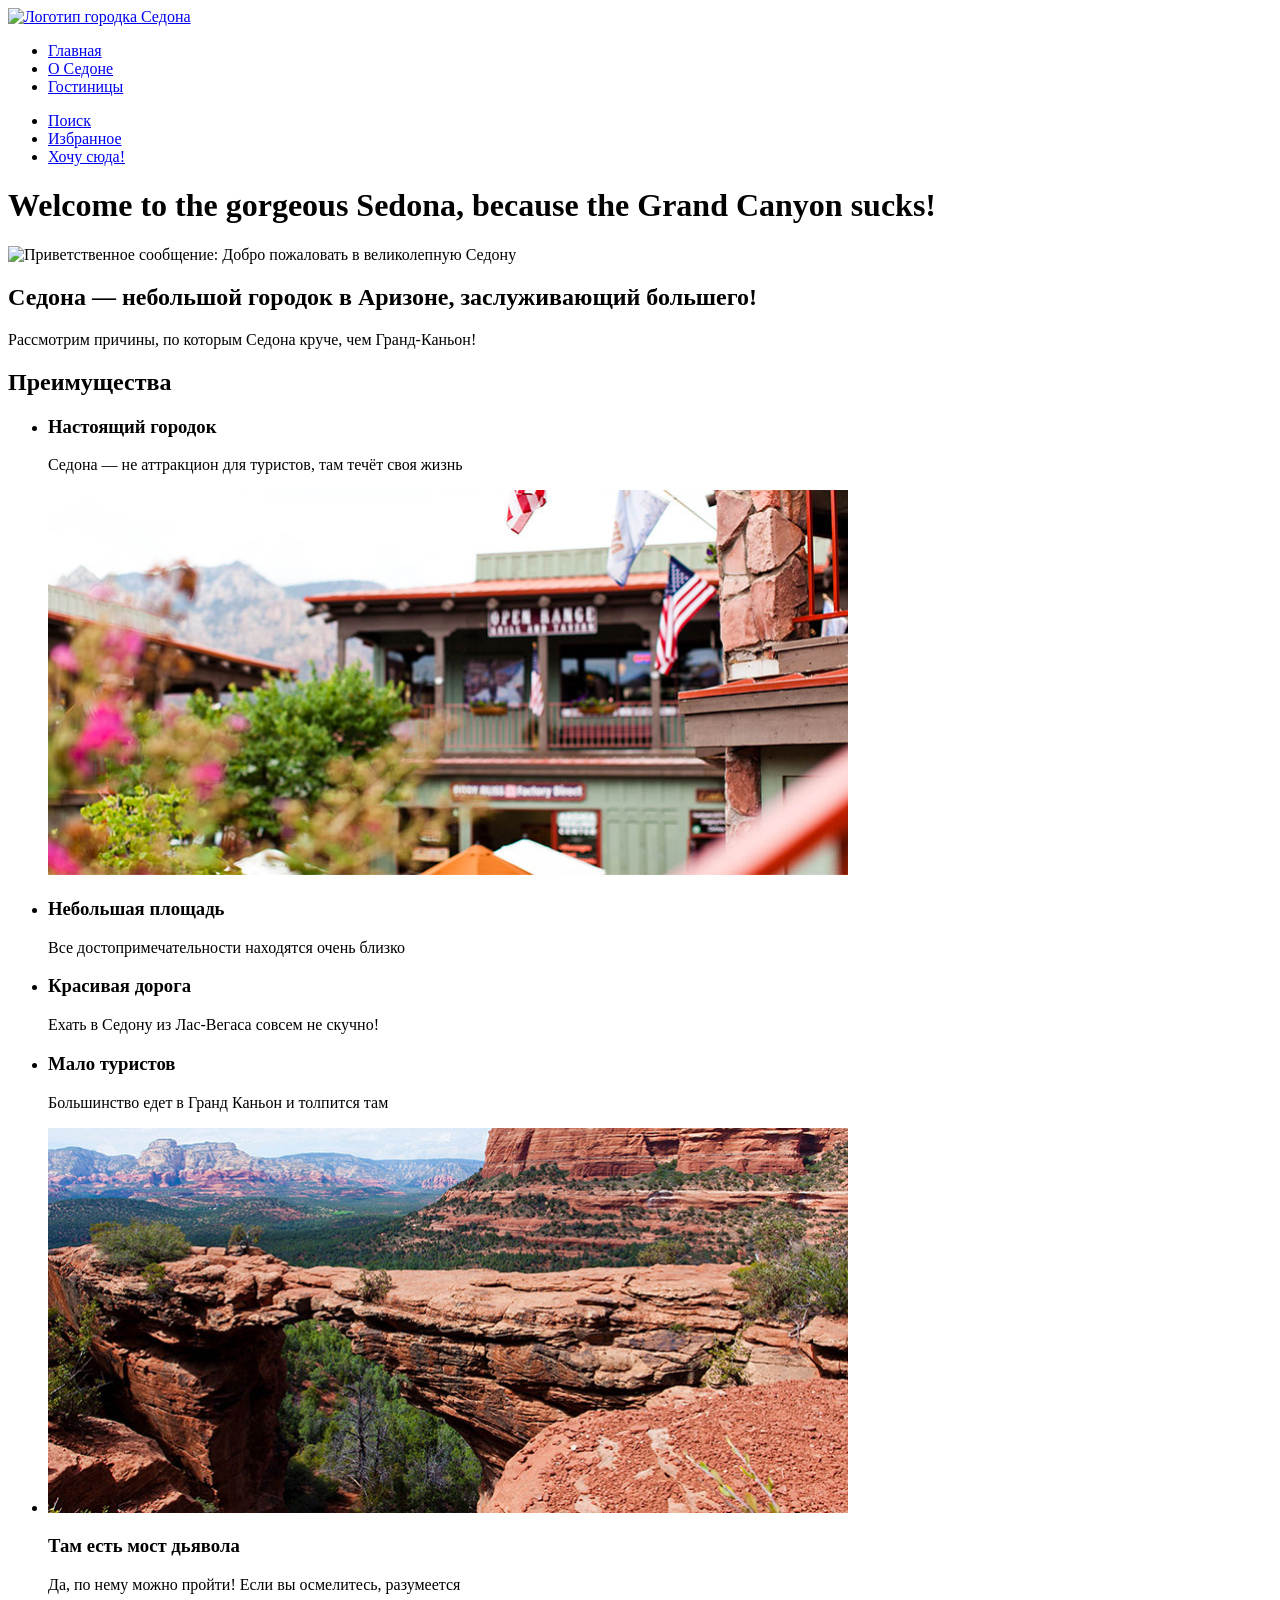
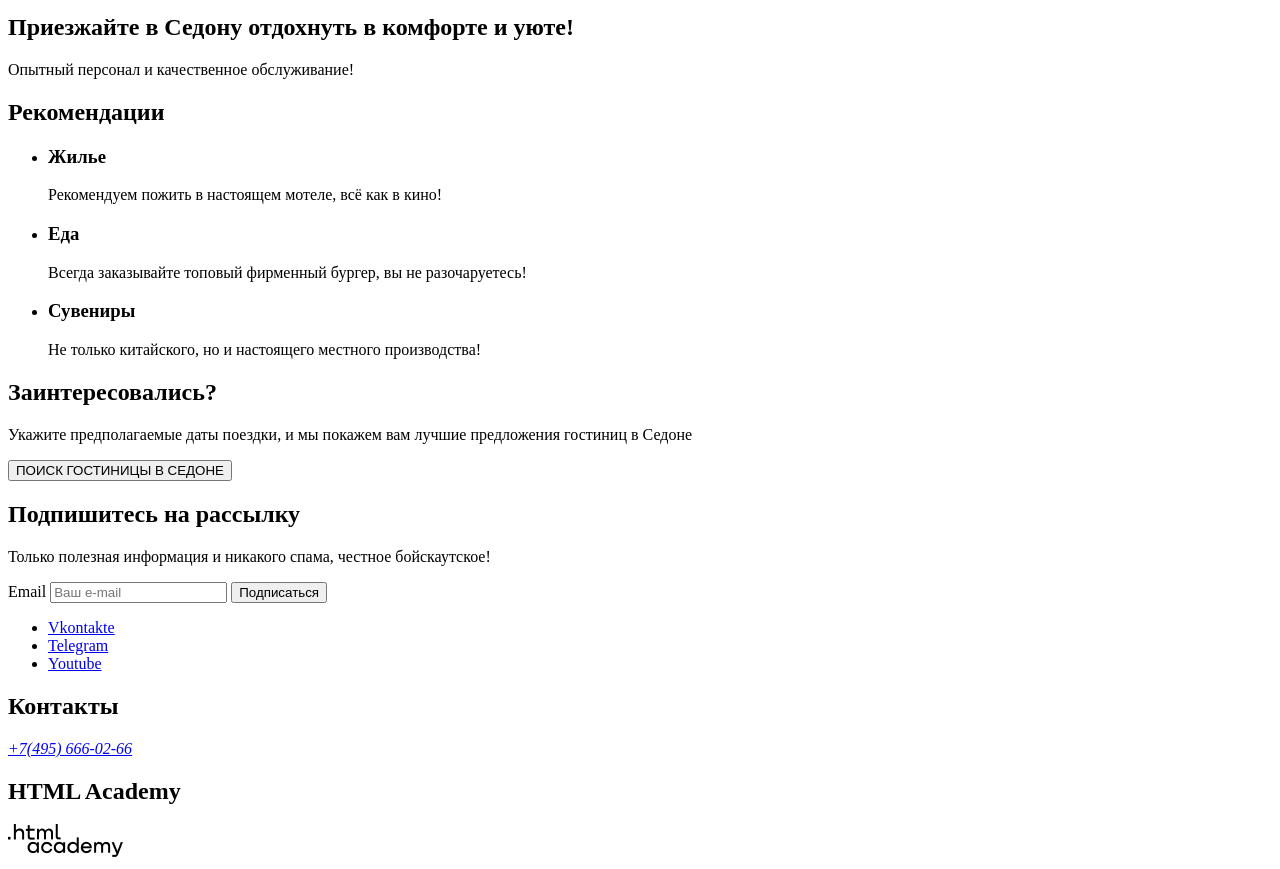
==== index.html @ 498b4305 "Выполняет разметку страниц" ====
<!doctype html>
<html lang="ru">

  <head>
    <meta charset="utf-8" />
    <title>HTML Academy: Седона</title>
  </head>

  <body>
    <header class="page-header">
      <a class="logo" href="index.html">
        <img src="logo.svg" alt="Логотип городка Седона" />
      </a>
      <nav class="navigation">
        <ul class="navigation-list">
          <li class="navigation-item">
            <a class="navigation-link" href="index.html">Главная</a>
          </li>
          <li class="navigation-item">
            <a class="navigation-link" href="#">О Седоне</a>
          </li>
          <li class="navigation-item">
            <a class="navigation-link" href="catalog.html">Гостиницы</a>
          </li>
        </ul>
        <ul class="navigation-user">
          <li class="navigation-item">
            <a class="navigation-link" href="#">
              <span class="visually-hidden"> Поиск </span>
            </a>
          </li>
          <li class="navigation-item">
            <a class="navigation-link" href="#">
              <span class="visually-hidden"> Избранное </span>
            </a>
          </li>
          <li class="navigation-item">
            <a class="navigation-link" href="#">
              <span class="visually-hidden"> Хочу сюда! </span>
            </a>
          </li>
        </ul>
      </nav>
    </header>
    <main class="main-index">
      <h1 class="visually-hidden">
        Welcome to the gorgeous Sedona, because the Grand Canyon sucks!
      </h1>
      <img class="welcome-image" src="images/welcome.svg"
        alt="Приветственное сообщение: Добро пожаловать в великолепную Седону" />
      <section class="advantages">
        <h2>Седона — небольшой городок в Аризоне, заслуживающий большего!</h2>
        <p>Рассмотрим причины, по которым Седона круче, чем Гранд-Каньон!</p>
        <h2 class="visually-hidden">Преимущества</h2>
        <ul class="advantages-list">
          <li class="advantages-item">
            <h3 class="advantages-title">Настоящий городок</h3>
            <p class="advantages-description">
              Седона — не аттракцион для туристов, там течёт своя жизнь
            </p>
            <img src="images/sedona-view.jpg" alt="Улица и здания городка Седона" />
          </li>
          <li class="advantages-item">
            <h3 class="advantages-title">Небольшая площадь</h3>
            <p>Все достопримечательности находятся очень близко</p>
          </li>

          <li class="advantages-item">
            <h3 class="advantages-title">Красивая дорога</h3>
            <p>Ехать в Седону из Лас-Вегаса совсем не скучно!</p>
          </li>
          <li class="advantages-item">
            <h3 class="advantages-title">Мало туристов</h3>
            <p>Большинство едет в Гранд Каньон и толпится там</p>
          </li>
          <li class="advantages-item">
            <img src="images/canyon-view.jpg" alt="Природная каменная арка Дьявольский мост и вид на каньон Седоны" />
            <h3 class="advantages-title">Там есть мост дьявола</h3>
            <p>Да, по нему можно пройти! Если вы осмелитесь, разумеется</p>
          </li>
        </ul>
      </section>
      <section class="recomendations">
        <h2 class="">Приезжайте в Седону отдохнуть в комфорте и уюте!</h2>
        <p>Опытный персонал и качественное обслуживание!</p>
        <h2 class="visually-hidden">Рекомендации</h2>
        <ul class="recomendations-list">
          <li class="recomendations-item">
            <h3 class="recomendations-title">Жилье</h3>
            <p>Рекомендуем пожить в настоящем мотеле, всё как в кино!</p>
          </li>
          <li class="recomendations-item">
            <h3 class="recomendations-title">Еда</h3>
            <p>
              Всегда заказывайте топовый фирменный бургер, вы не разочаруетесь!
            </p>
          </li>
          <li class="recomendations-item">
            <h3 class="recomendations-title">Сувениры</h3>
            <p>Не только китайского, но и настоящего местного производства!</p>
          </li>
        </ul>
      </section>
      <section class="">
        <h2>Заинтересовались?</h2>
        <p>
          Укажите предполагаемые даты поездки, и мы покажем вам лучшие
          предложения гостиниц в Седоне
        </p>
        <button type="button">ПОИСК ГОСТИНИЦЫ В СЕДОНЕ</button>
      </section>
    </main>
    <footer class="page-footer">
      <section class="newsletter">
        <h2 class="page-footer-title">Подпишитесь на рассылку</h2>
        <p>Только полезная информация и никакого спама, честное бойскаутское!</p>
        <form class="newsletter-form" action="https://echo.htmlacademy.ru/" method="post">
          <label for="newsletter-email">Email</label>
          <input class="filed" placeholder="Ваш e-mail" type="email" name="newsletter-email" id="newsletter-email"
            required />
          <button class="button newsletter-button" type="submit">
            Подписаться
          </button>
        </form>
      </section>
      <section class="footer-social">
        <ul class="footer-social-list">
          <li class="social-item">
            <a class="button" href="https://vk.com/htmlacademy">
              <span class="visually-hidden">Vkontakte</span>
            </a>
          </li>
          <li class="social-item">
            <a class="button" href="https://t.me/htmlacademy">
              <span class="visually-hidden">Telegram</span>
            </a>
          </li>
          <li class="social-item">
            <a class="button" href="https://www.youtube.com/user/htmlacademyru">
              <span class="visually-hidden">Youtube</span>
            </a>
          </li>
        </ul>
      </section>
      <section>
        <h2 class="visually-hidden">Контакты</h2>
        <address class="footer-contacts">
          <a class="contacts-phone" href="tel:84956660266">+7(495) 666-02-66</a>
        </address>
      </section>
      <section>
        <h2 class="visually-hidden">HTML Academy</h2>
        <a href="https://htmlacademy.ru/">
          <img class="footer-logo" src="images/logo-HTML-Academy.png" alt="Логотип HTML Academy" />
        </a>
      </section>
    </footer>
  </body>

</html>
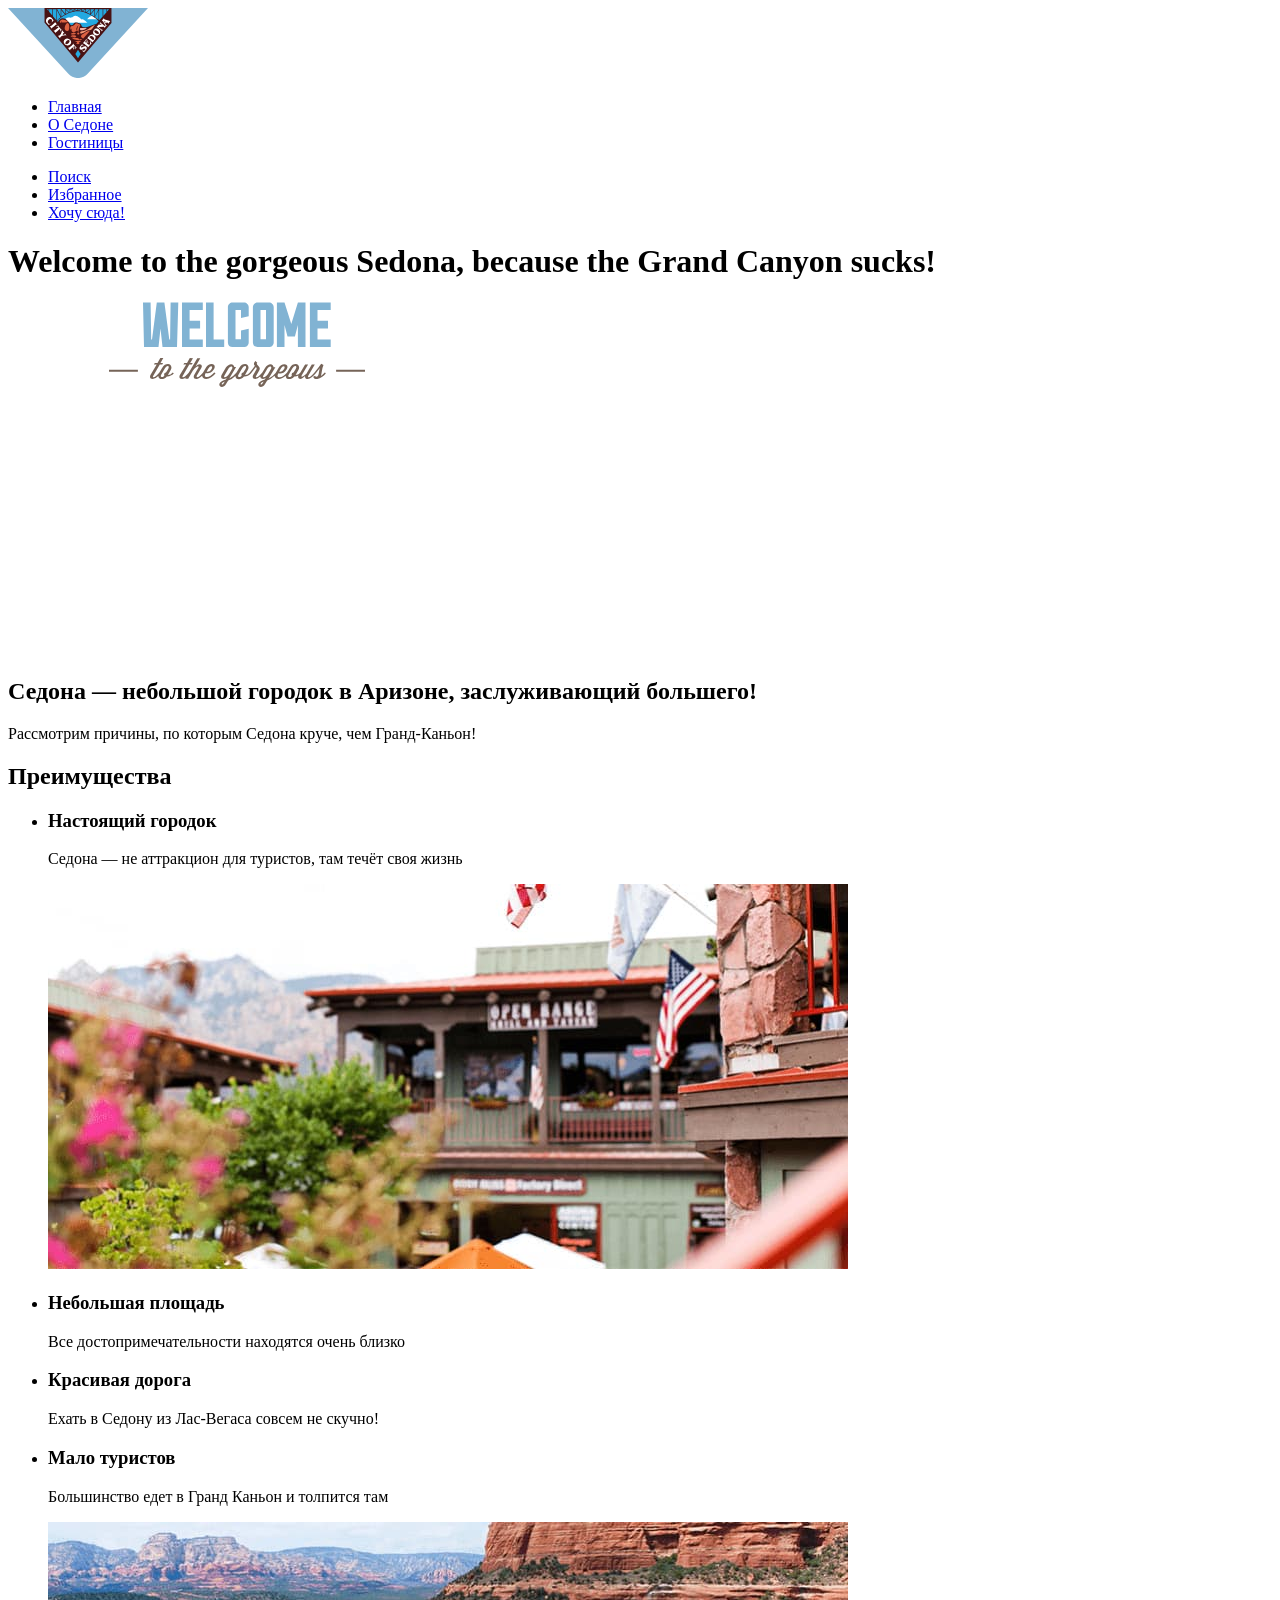
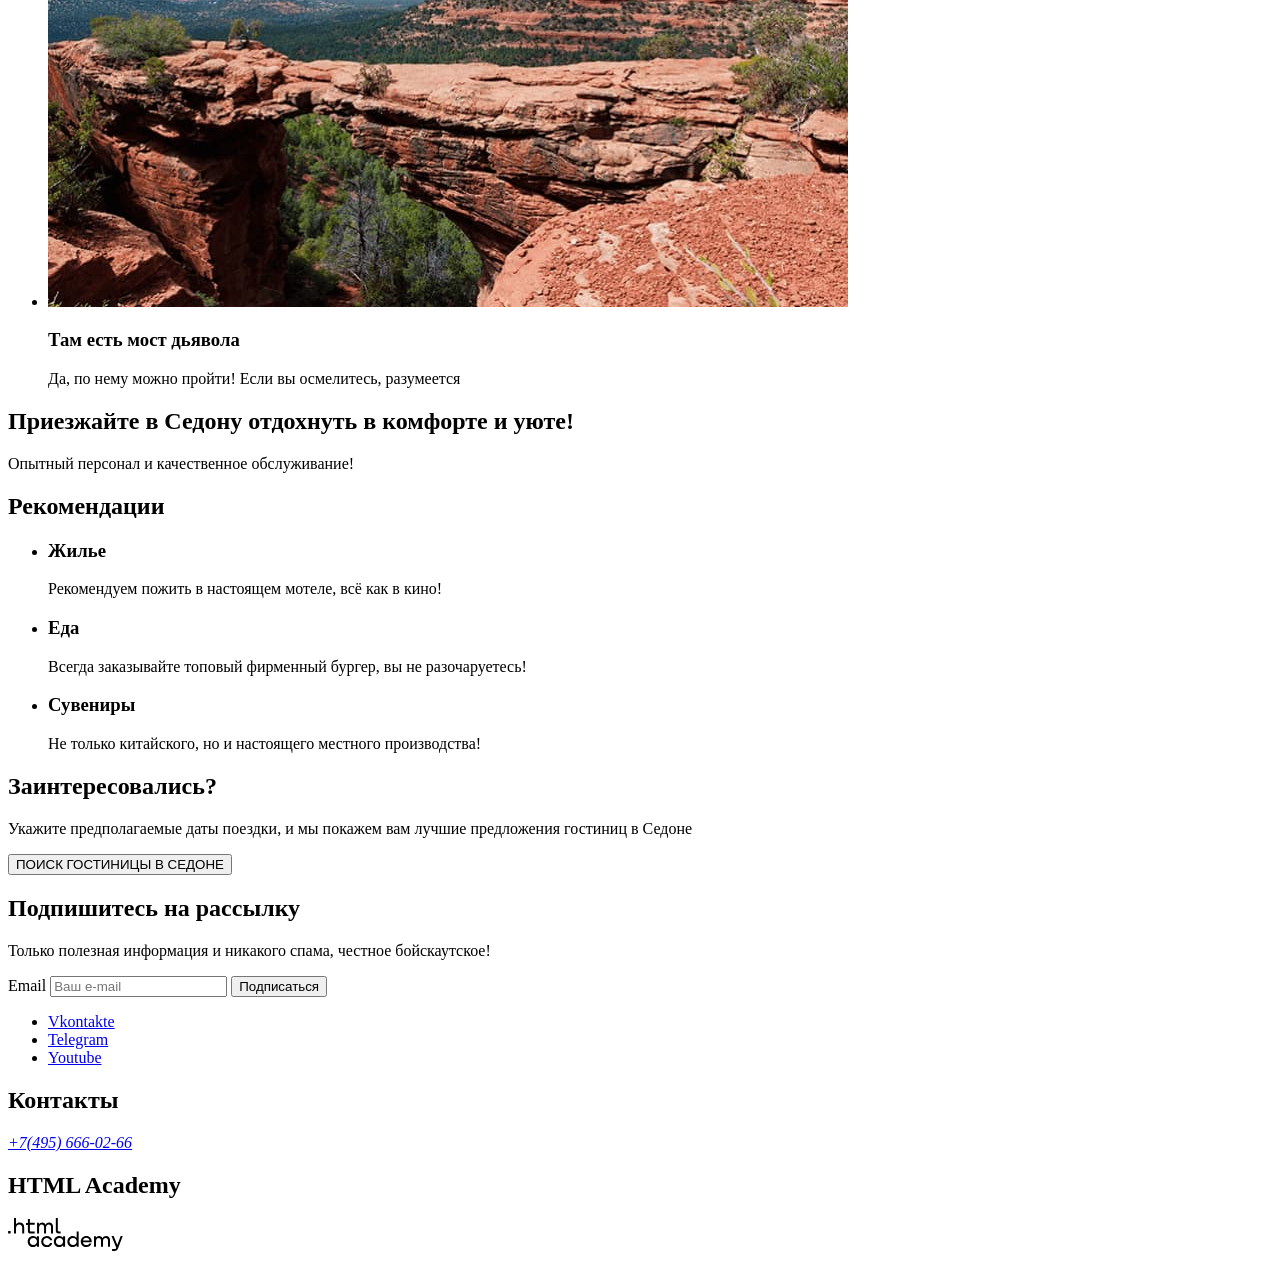
==== commit 96009e16: "Добавляет графику" ====
--- a/index.html
+++ b/index.html
@@ -9,7 +9,7 @@
   <body>
     <header class="page-header">
       <a class="logo" href="index.html">
-        <img src="logo.svg" alt="Логотип городка Седона" />
+        <img src="images/logo/logo.svg" width="140px" height="70px" alt="Логотип городка Седона" />
       </a>
       <nav class="navigation">
         <ul class="navigation-list">
@@ -26,27 +26,27 @@
         <ul class="navigation-user">
           <li class="navigation-item">
             <a class="navigation-link" href="#">
-              <span class="visually-hidden"> Поиск </span>
+              <span class="visually-hidden">Поиск</span>
             </a>
           </li>
           <li class="navigation-item">
             <a class="navigation-link" href="#">
-              <span class="visually-hidden"> Избранное </span>
+              <span class="visually-hidden">Избранное</span>
             </a>
           </li>
           <li class="navigation-item">
             <a class="navigation-link" href="#">
-              <span class="visually-hidden"> Хочу сюда! </span>
+              <span class="visually-hidden">Хочу сюда!</span>
             </a>
           </li>
         </ul>
       </nav>
     </header>
     <main class="main-index">
-      <h1 class="visually-hidden">
+      <h1 class="visually-hidden" data-test="hero">
         Welcome to the gorgeous Sedona, because the Grand Canyon sucks!
       </h1>
-      <img class="welcome-image" src="images/welcome.svg"
+      <img class="welcome-image" src="images/welcome.svg" width="458px" height="352px"
         alt="Приветственное сообщение: Добро пожаловать в великолепную Седону" />
       <section class="advantages">
         <h2>Седона — небольшой городок в Аризоне, заслуживающий большего!</h2>
@@ -58,7 +58,8 @@
             <p class="advantages-description">
               Седона — не аттракцион для туристов, там течёт своя жизнь
             </p>
-            <img src="images/sedona-view.jpg" alt="Улица и здания городка Седона" />
+            <img src="images/advantages/sedona-view.jpg" width="800px" height="385px"
+              alt="Улица и здания городка Седона" />
           </li>
           <li class="advantages-item">
             <h3 class="advantages-title">Небольшая площадь</h3>
@@ -74,7 +75,8 @@
             <p>Большинство едет в Гранд Каньон и толпится там</p>
           </li>
           <li class="advantages-item">
-            <img src="images/canyon-view.jpg" alt="Природная каменная арка Дьявольский мост и вид на каньон Седоны" />
+            <img src="images/advantages/canyon-view.jpg" width="800px" height="385px"
+              alt="Природная каменная арка Дьявольский мост и вид на каньон Седоны" />
             <h3 class="advantages-title">Там есть мост дьявола</h3>
             <p>Да, по нему можно пройти! Если вы осмелитесь, разумеется</p>
           </li>
@@ -151,7 +153,8 @@
       <section>
         <h2 class="visually-hidden">HTML Academy</h2>
         <a href="https://htmlacademy.ru/">
-          <img class="footer-logo" src="images/logo-HTML-Academy.png" alt="Логотип HTML Academy" />
+          <img class="footer-logo" src="images/logo/logo-HTML Academy.svg" width="114.9px" height="32.9px"
+            alt="Логотип HTML Academy" />
         </a>
       </section>
     </footer>
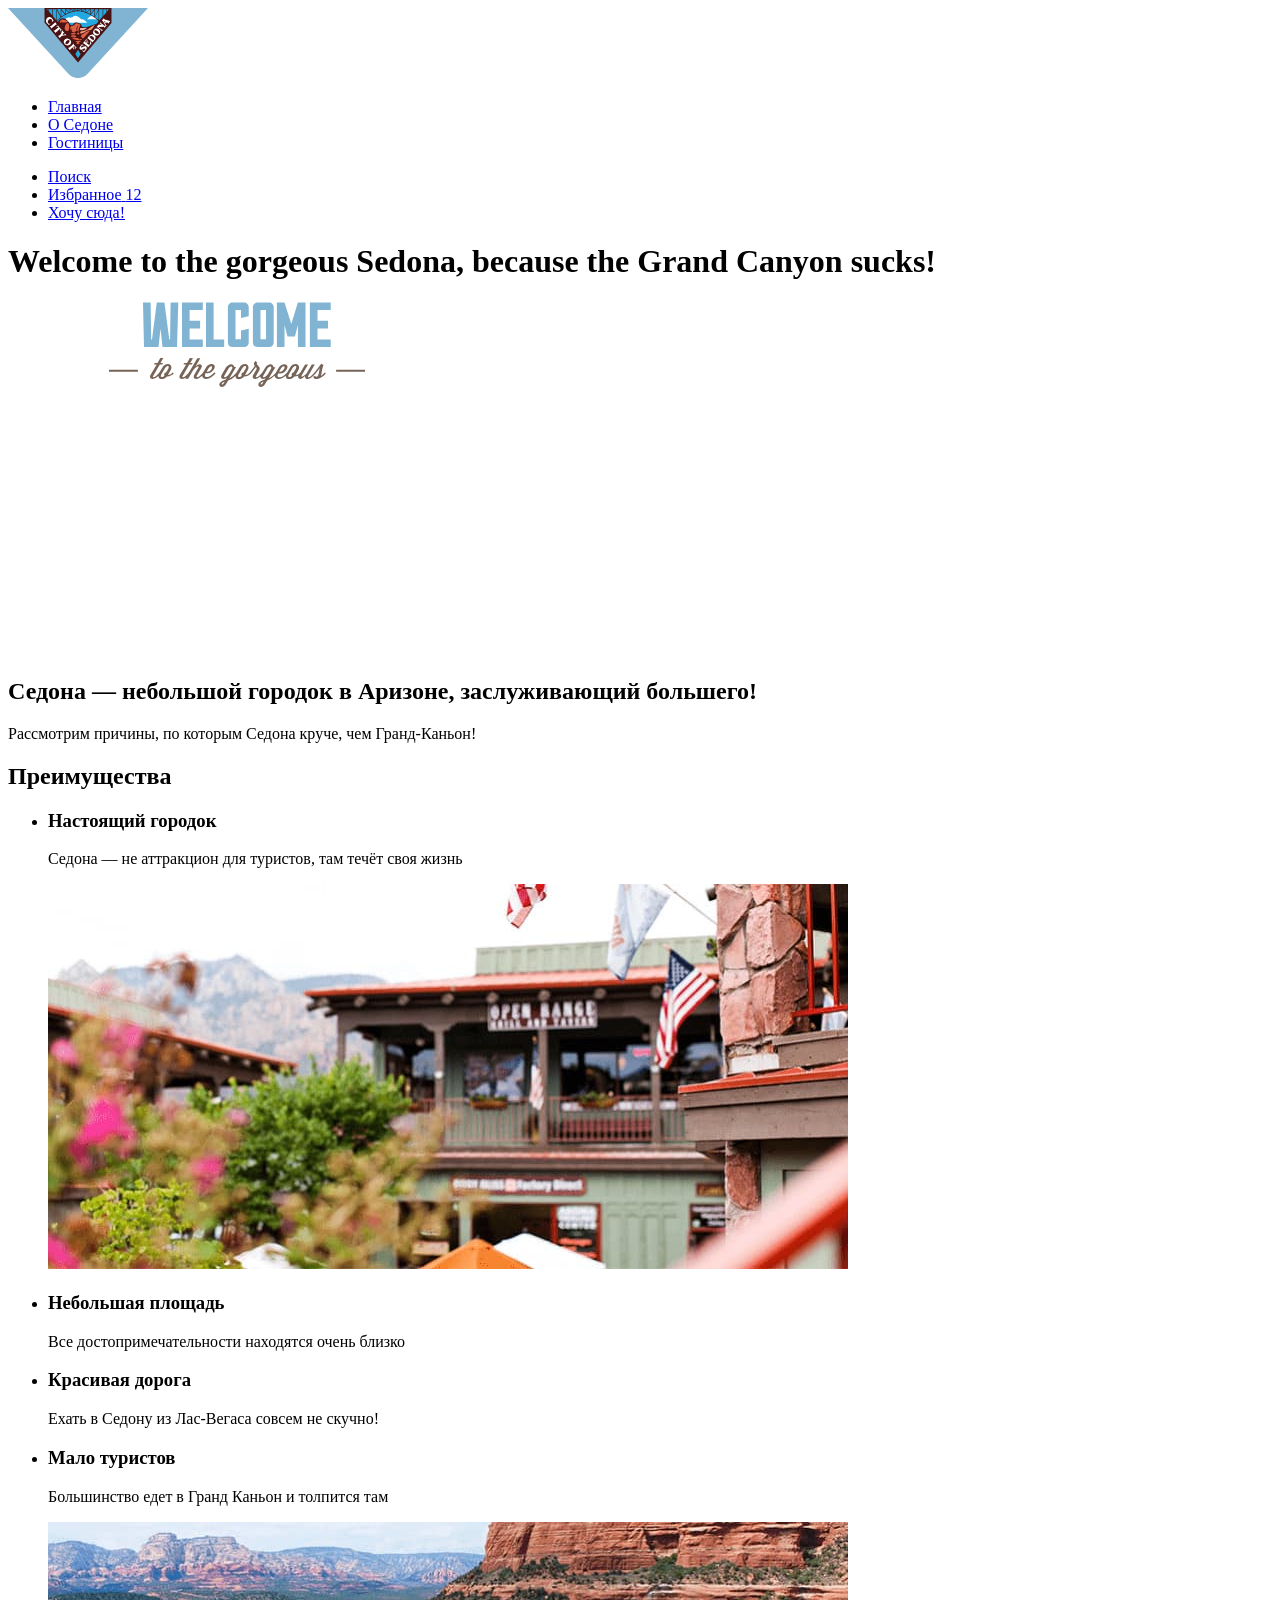
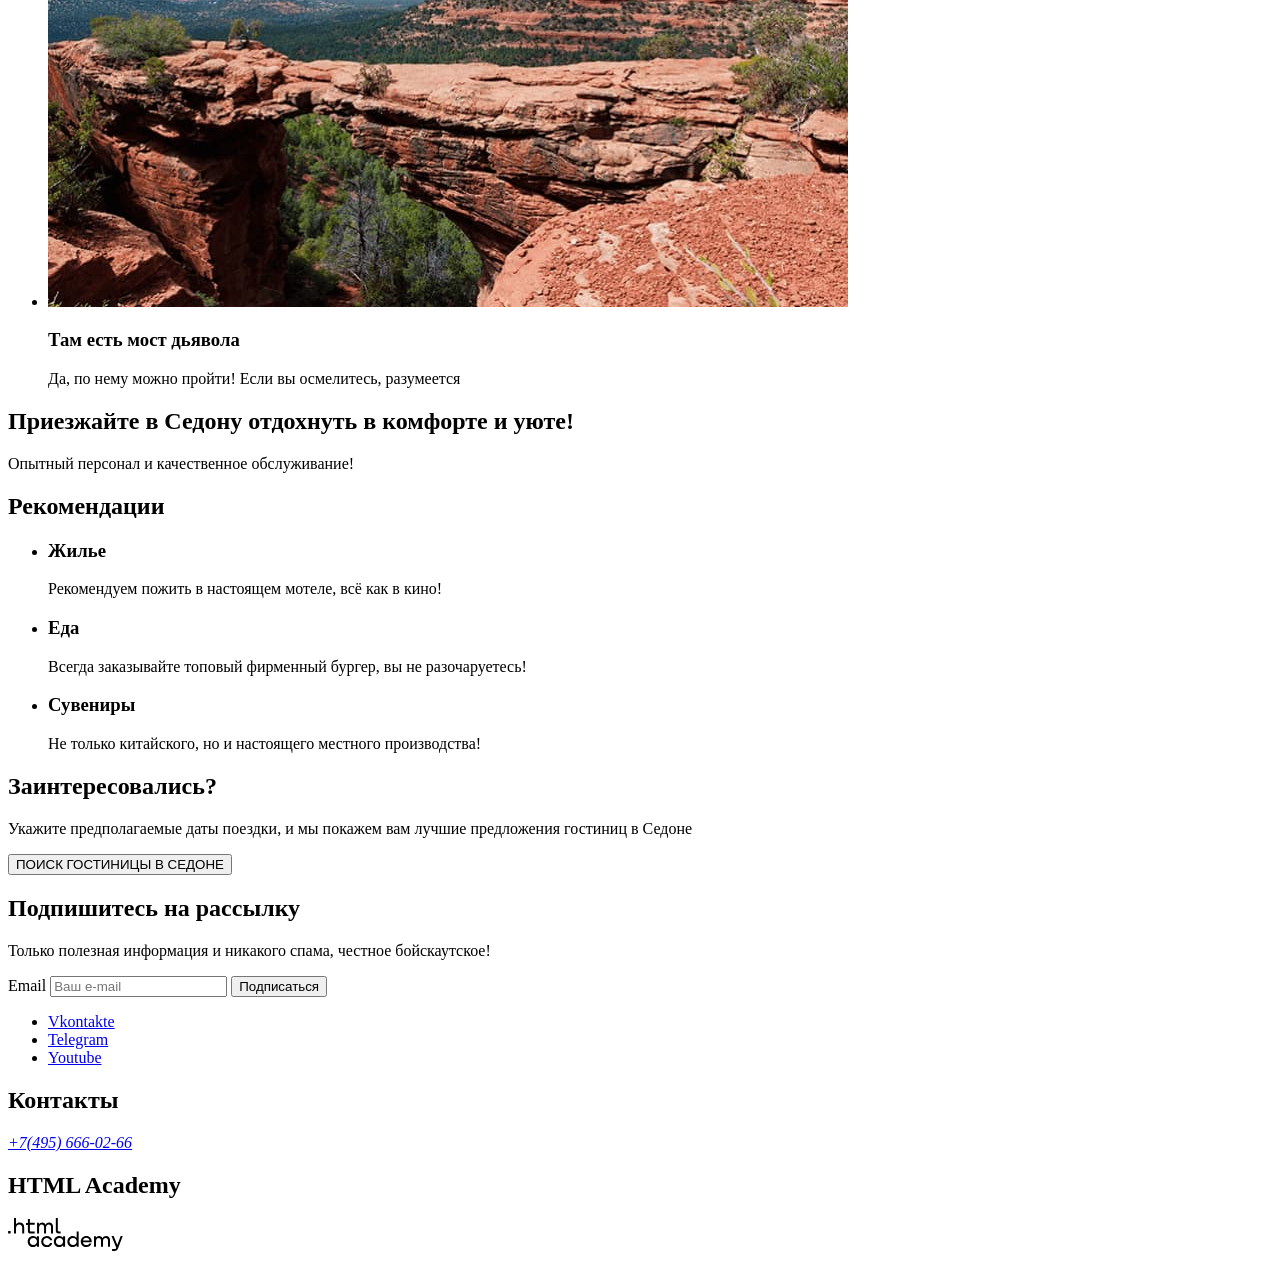
==== commit cdc17922: "Добавляет разметку страниц" ====
--- a/index.html
+++ b/index.html
@@ -32,6 +32,7 @@
           <li class="navigation-item">
             <a class="navigation-link" href="#">
               <span class="visually-hidden">Избранное</span>
+              <span class="favorites">12</span>
             </a>
           </li>
           <li class="navigation-item">
@@ -118,7 +119,7 @@
         <p>Только полезная информация и никакого спама, честное бойскаутское!</p>
         <form class="newsletter-form" action="https://echo.htmlacademy.ru/" method="post">
           <label for="newsletter-email">Email</label>
-          <input class="filed" placeholder="Ваш e-mail" type="email" name="newsletter-email" id="newsletter-email"
+          <input class="field" placeholder="Ваш e-mail" type="email" name="newsletter-email" id="newsletter-email"
             required />
           <button class="button newsletter-button" type="submit">
             Подписаться
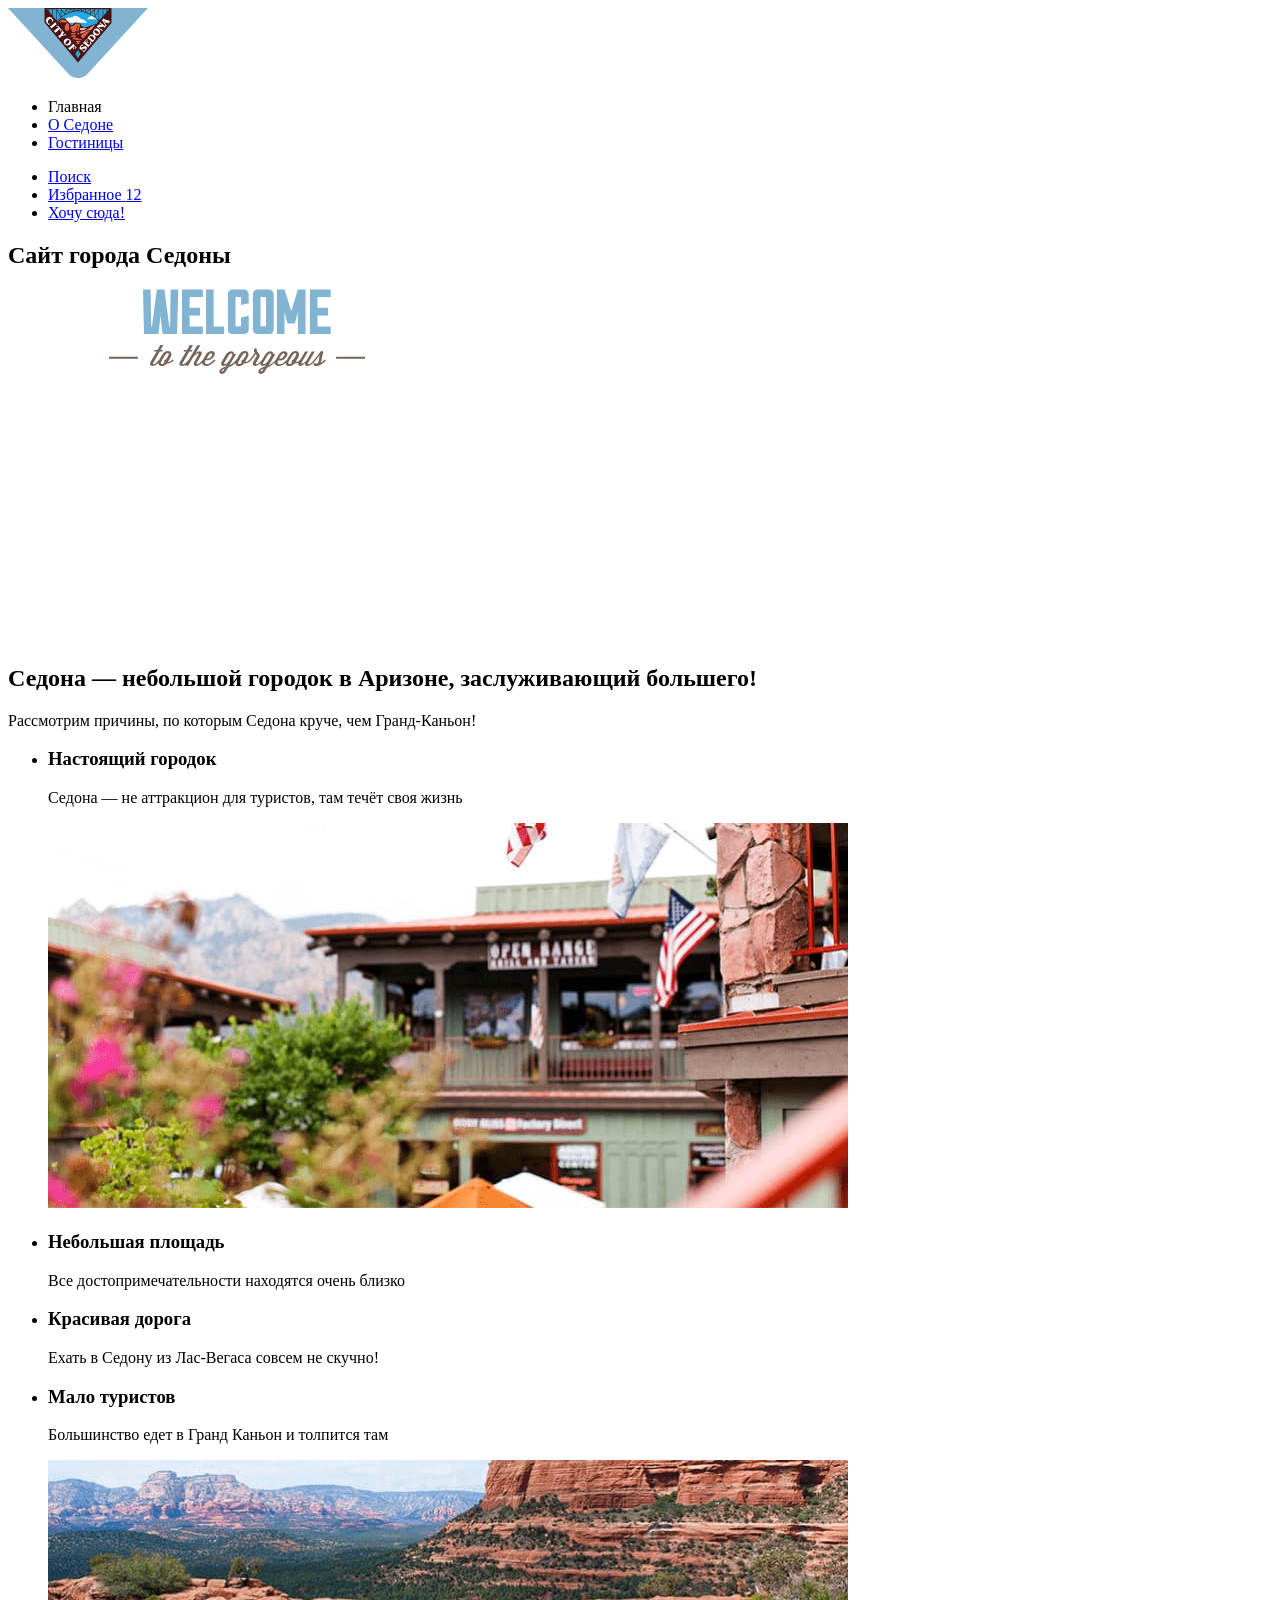
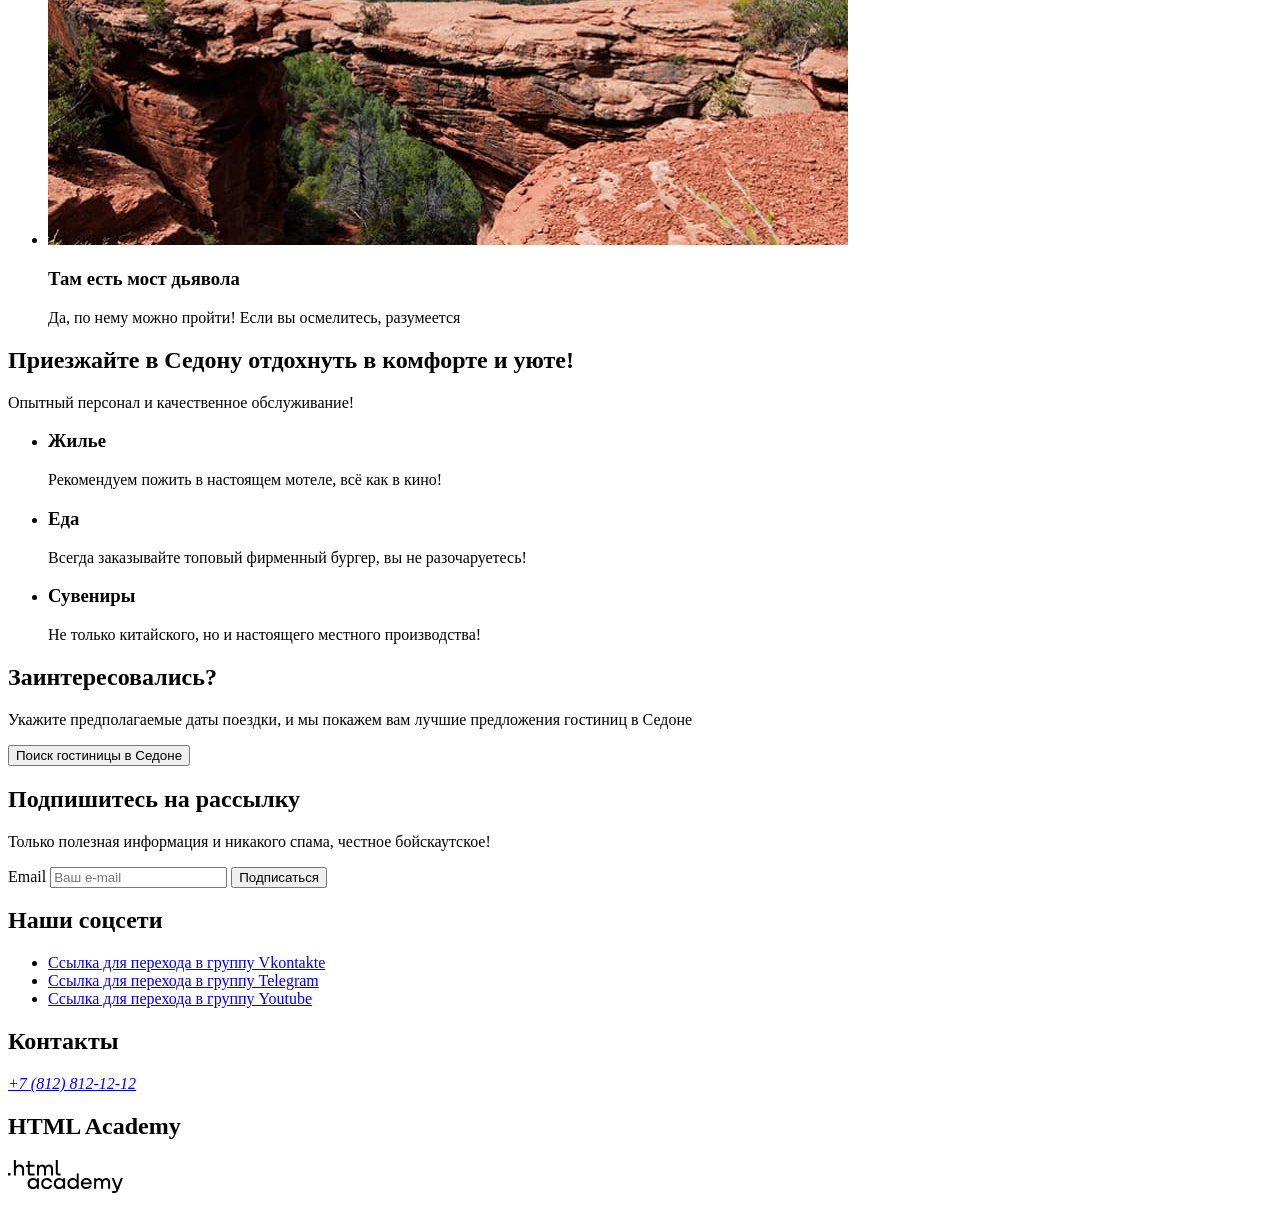
==== commit dd8ba746: "Исправляет разметку и расположение изображений" ====
--- a/index.html
+++ b/index.html
@@ -2,19 +2,20 @@
 <html lang="ru">
 
   <head>
-    <meta charset="utf-8" />
+    <meta charset="utf-8">
     <title>HTML Academy: Седона</title>
   </head>
 
   <body>
+
     <header class="page-header">
-      <a class="logo" href="index.html">
-        <img src="images/logo/logo.svg" width="140px" height="70px" alt="Логотип городка Седона" />
+      <a class="page-header-logo" href="index.html">
+        <img src="images/logo/logo.svg" width="140" height="70" alt="Логотип городка Седона">
       </a>
       <nav class="navigation">
         <ul class="navigation-list">
           <li class="navigation-item">
-            <a class="navigation-link" href="index.html">Главная</a>
+            <a class="navigation-link navigation-link-current">Главная</a>
           </li>
           <li class="navigation-item">
             <a class="navigation-link" href="#">О Седоне</a>
@@ -24,141 +25,150 @@
           </li>
         </ul>
         <ul class="navigation-user">
-          <li class="navigation-item">
-            <a class="navigation-link" href="#">
+          <li class="navigation-user-item">
+            <a class="navigation-user-link" href="#">
               <span class="visually-hidden">Поиск</span>
             </a>
           </li>
-          <li class="navigation-item">
-            <a class="navigation-link" href="#">
+          <li class="navigation-user-item">
+            <a class="navigation-user-link" href="#">
               <span class="visually-hidden">Избранное</span>
-              <span class="favorites">12</span>
+              <span class="navigation-user-counter">12</span>
             </a>
           </li>
-          <li class="navigation-item">
-            <a class="navigation-link" href="#">
-              <span class="visually-hidden">Хочу сюда!</span>
-            </a>
+          <li class="navigation-user-item">
+            <a class="navigation-user-link navigation-user-button" href="#">Хочу сюда!</a>
           </li>
         </ul>
       </nav>
     </header>
-    <main class="main-index">
-      <h1 class="visually-hidden" data-test="hero">
-        Welcome to the gorgeous Sedona, because the Grand Canyon sucks!
-      </h1>
-      <img class="welcome-image" src="images/welcome.svg" width="458px" height="352px"
-        alt="Приветственное сообщение: Добро пожаловать в великолепную Седону" />
+
+    <main class="page-main">
+      <section class="welcome">
+        <h1 class="visually-hidden">
+          Сайт города Седоны
+        </h1>
+        <img class="welcome-image" lang="en" src="images/welcome.svg" width="458" height="352"
+          alt="Welcome to the gorgeous Sedona, because the Grand Canyon sucks!">
+      </section>
+
       <section class="advantages">
         <h2>Седона — небольшой городок в Аризоне, заслуживающий большего!</h2>
         <p>Рассмотрим причины, по которым Седона круче, чем Гранд-Каньон!</p>
-        <h2 class="visually-hidden">Преимущества</h2>
+
         <ul class="advantages-list">
           <li class="advantages-item">
             <h3 class="advantages-title">Настоящий городок</h3>
-            <p class="advantages-description">
-              Седона — не аттракцион для туристов, там течёт своя жизнь
-            </p>
-            <img src="images/advantages/sedona-view.jpg" width="800px" height="385px"
-              alt="Улица и здания городка Седона" />
+            <p class="advantages-description">Седона — не аттракцион для туристов, там течёт своя жизнь</p>
+            <img src="images/advantages/sedona-view.jpg" width="800" height="385" alt="Улица и здания городка Седона">
           </li>
+
           <li class="advantages-item">
             <h3 class="advantages-title">Небольшая площадь</h3>
-            <p>Все достопримечательности находятся очень близко</p>
+            <p class="advantages-description">Все достопримечательности находятся очень близко</p>
           </li>
 
           <li class="advantages-item">
             <h3 class="advantages-title">Красивая дорога</h3>
-            <p>Ехать в Седону из Лас-Вегаса совсем не скучно!</p>
+            <p class="advantages-description">Ехать в Седону из Лас-Вегаса совсем не скучно!</p>
           </li>
+
           <li class="advantages-item">
             <h3 class="advantages-title">Мало туристов</h3>
-            <p>Большинство едет в Гранд Каньон и толпится там</p>
+            <p class="advantages-description">Большинство едет в Гранд Каньон и толпится там</p>
           </li>
+
           <li class="advantages-item">
-            <img src="images/advantages/canyon-view.jpg" width="800px" height="385px"
-              alt="Природная каменная арка Дьявольский мост и вид на каньон Седоны" />
+            <img src="images/advantages/canyon-view.jpg" width="800" height="385"
+              alt="Природная каменная арка Дьявольский мост и вид на каньон Седоны">
             <h3 class="advantages-title">Там есть мост дьявола</h3>
-            <p>Да, по нему можно пройти! Если вы осмелитесь, разумеется</p>
+            <p class="advantages-description">Да, по нему можно пройти! Если вы осмелитесь, разумеется</p>
           </li>
         </ul>
       </section>
-      <section class="recomendations">
-        <h2 class="">Приезжайте в Седону отдохнуть в комфорте и уюте!</h2>
+
+      <section class="recommendations">
+        <h2>Приезжайте в Седону отдохнуть в комфорте и уюте!</h2>
         <p>Опытный персонал и качественное обслуживание!</p>
-        <h2 class="visually-hidden">Рекомендации</h2>
-        <ul class="recomendations-list">
-          <li class="recomendations-item">
-            <h3 class="recomendations-title">Жилье</h3>
-            <p>Рекомендуем пожить в настоящем мотеле, всё как в кино!</p>
+
+        <ul class="recommendations-list">
+          <li class="recommendations-item">
+            <h3 class="recommendations-title">Жилье</h3>
+            <p class="recommendations-description">Рекомендуем пожить в настоящем мотеле, всё как в кино!</p>
           </li>
-          <li class="recomendations-item">
-            <h3 class="recomendations-title">Еда</h3>
-            <p>
-              Всегда заказывайте топовый фирменный бургер, вы не разочаруетесь!
-            </p>
+
+          <li class="recommendations-item">
+            <h3 class="recommendations-title">Еда</h3>
+            <p class="recommendations-description">Всегда заказывайте топовый фирменный бургер, вы не разочаруетесь!</p>
           </li>
-          <li class="recomendations-item">
-            <h3 class="recomendations-title">Сувениры</h3>
-            <p>Не только китайского, но и настоящего местного производства!</p>
+
+          <li class="recommendations-item">
+            <h3 class="recommendations-title">Сувениры</h3>
+            <p class="recommendations-description">Не только китайского, но и настоящего местного производства!</p>
           </li>
         </ul>
       </section>
-      <section class="">
-        <h2>Заинтересовались?</h2>
-        <p>
+
+      <section class="hotel-search">
+        <h2 class="hotel-search-title">Заинтересовались?</h2>
+        <p class="hotel-search-description">
           Укажите предполагаемые даты поездки, и мы покажем вам лучшие
           предложения гостиниц в Седоне
         </p>
-        <button type="button">ПОИСК ГОСТИНИЦЫ В СЕДОНЕ</button>
+        <button class="hotel-search-button" type="button">Поиск гостиницы в Седоне</button>
       </section>
     </main>
+
     <footer class="page-footer">
-      <section class="newsletter">
+      <section class="newsletter-with-background">
         <h2 class="page-footer-title">Подпишитесь на рассылку</h2>
         <p>Только полезная информация и никакого спама, честное бойскаутское!</p>
         <form class="newsletter-form" action="https://echo.htmlacademy.ru/" method="post">
-          <label for="newsletter-email">Email</label>
+          <label class="visually-hidden" for="newsletter-email">Email</label>
           <input class="field" placeholder="Ваш e-mail" type="email" name="newsletter-email" id="newsletter-email"
-            required />
-          <button class="button newsletter-button" type="submit">
+            required>
+          <button class="newsletter-button" type="submit">
             Подписаться
           </button>
         </form>
       </section>
+
       <section class="footer-social">
+        <h2 class="visually-hidden">Наши соцсети</h2>
         <ul class="footer-social-list">
-          <li class="social-item">
-            <a class="button" href="https://vk.com/htmlacademy">
-              <span class="visually-hidden">Vkontakte</span>
+          <li class="footer-social-item">
+            <a class="footer-social-button" href="https://vk.com/htmlacademy">
+              <span class="visually-hidden">Ссылка для перехода в группу Vkontakte</span>
             </a>
           </li>
-          <li class="social-item">
-            <a class="button" href="https://t.me/htmlacademy">
-              <span class="visually-hidden">Telegram</span>
+          <li class="footer-social-item">
+            <a class="footer-social-button" href="https://t.me/htmlacademy">
+              <span class="visually-hidden">Ссылка для перехода в группу Telegram</span>
             </a>
           </li>
-          <li class="social-item">
-            <a class="button" href="https://www.youtube.com/user/htmlacademyru">
-              <span class="visually-hidden">Youtube</span>
+          <li class="footer-social-item">
+            <a class="footer-social-button" href="https://www.youtube.com/user/htmlacademyru">
+              <span class="visually-hidden">Ссылка для перехода в группу Youtube</span>
             </a>
           </li>
         </ul>
       </section>
+
       <section>
         <h2 class="visually-hidden">Контакты</h2>
         <address class="footer-contacts">
-          <a class="contacts-phone" href="tel:84956660266">+7(495) 666-02-66</a>
+          <a class="contacts-phone" href="tel:+78128121212">+7 (812) 812-12-12</a>
         </address>
       </section>
+
       <section>
         <h2 class="visually-hidden">HTML Academy</h2>
-        <a href="https://htmlacademy.ru/">
-          <img class="footer-logo" src="images/logo/logo-HTML Academy.svg" width="114.9px" height="32.9px"
-            alt="Логотип HTML Academy" />
+        <a href="https://htmlacademy.ru/intensive/htmlcss">
+          <img class="footer-logo" src="images/logo/html-academy.svg" width="115" height="33" alt="HTML Academy">
         </a>
       </section>
     </footer>
+
   </body>
 
 </html>
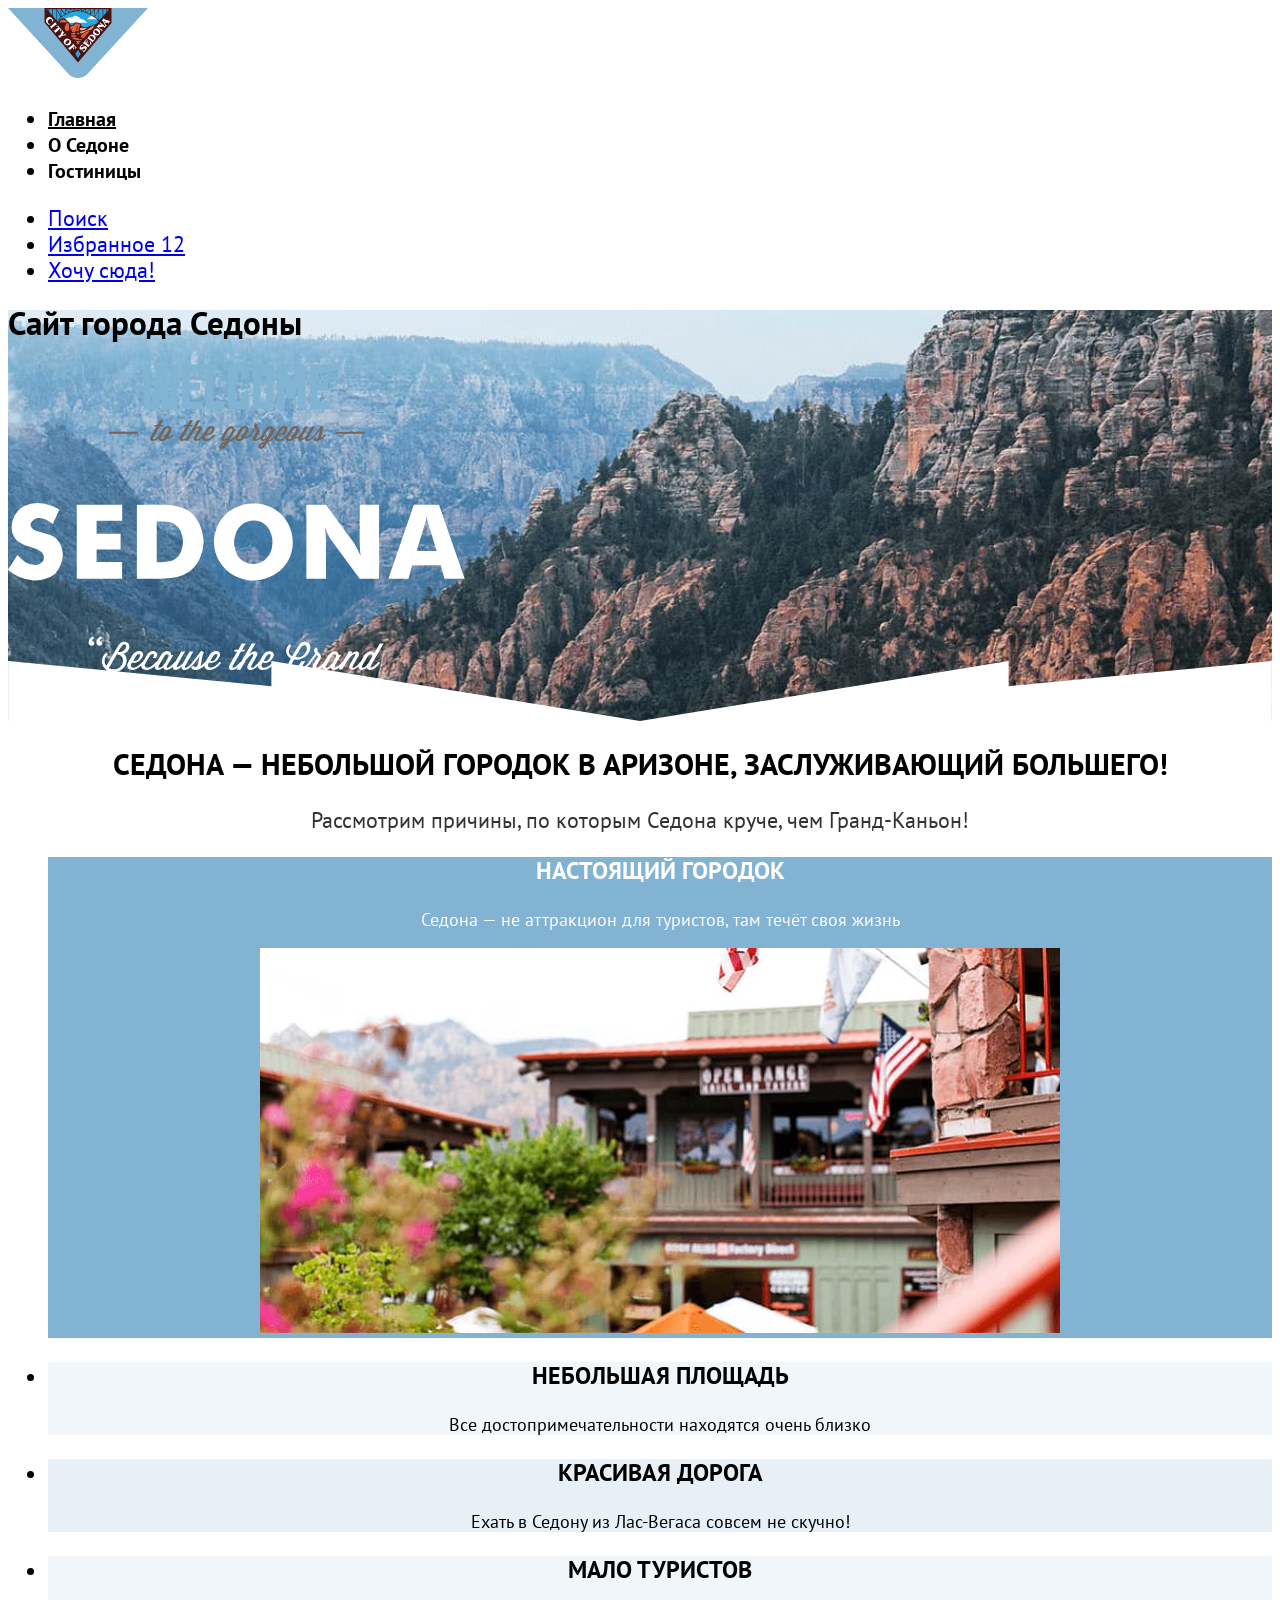
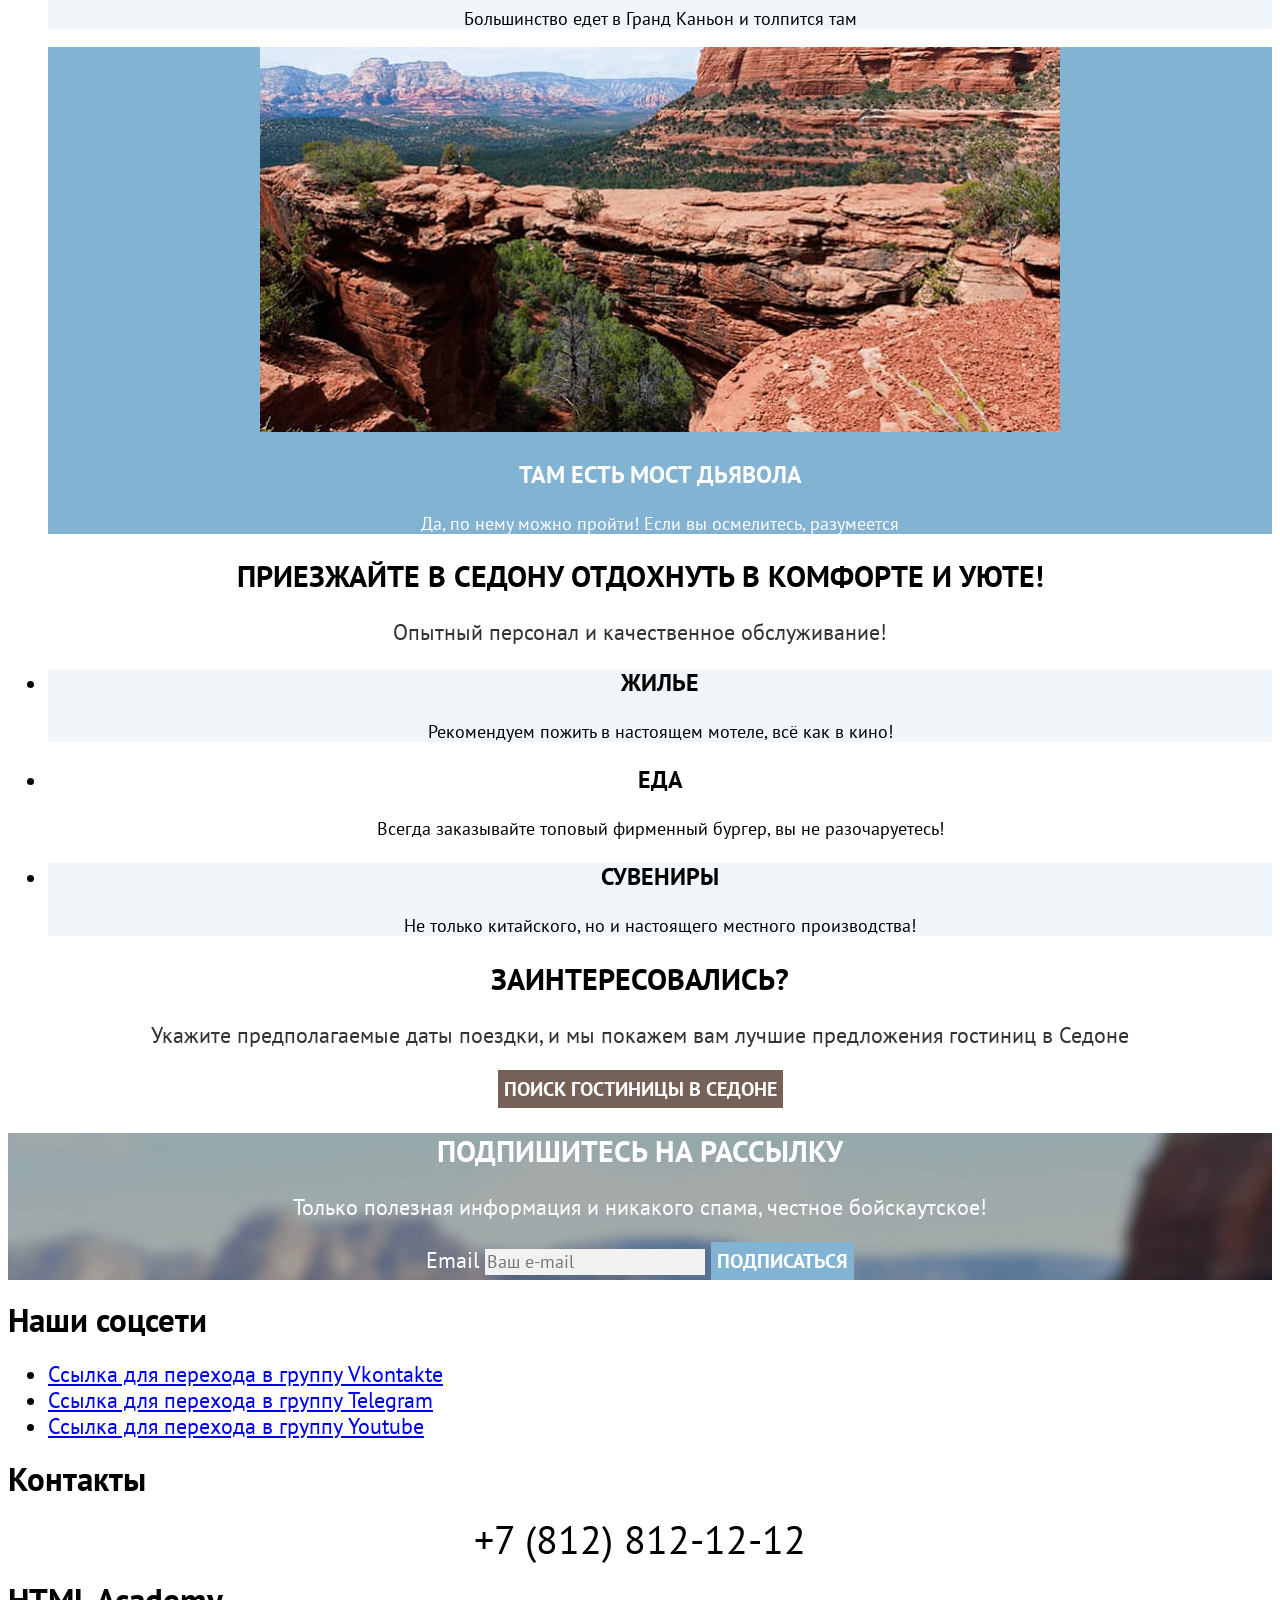
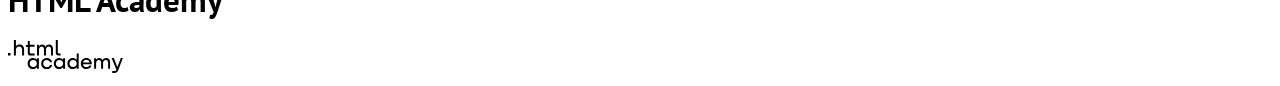
==== commit 9723155b: "Добавляет базовую стилизацию всех страниц" ====
--- a/index.html
+++ b/index.html
@@ -4,6 +4,7 @@
   <head>
     <meta charset="utf-8">
     <title>HTML Academy: Седона</title>
+    <link rel="stylesheet" href="styles/styles.css">
   </head>
 
   <body>
@@ -53,11 +54,11 @@
       </section>
 
       <section class="advantages">
-        <h2>Седона — небольшой городок в Аризоне, заслуживающий большего!</h2>
-        <p>Рассмотрим причины, по которым Седона круче, чем Гранд-Каньон!</p>
+        <h2 class="advantages-section-title">Седона — небольшой городок в Аризоне, заслуживающий большего!</h2>
+        <p class="advantages-section-description">Рассмотрим причины, по которым Седона круче, чем Гранд-Каньон!</p>
 
         <ul class="advantages-list">
-          <li class="advantages-item">
+          <li class="advantages-item advantages-item-image">
             <h3 class="advantages-title">Настоящий городок</h3>
             <p class="advantages-description">Седона — не аттракцион для туристов, там течёт своя жизнь</p>
             <img src="images/advantages/sedona-view.jpg" width="800" height="385" alt="Улица и здания городка Седона">
@@ -68,7 +69,7 @@
             <p class="advantages-description">Все достопримечательности находятся очень близко</p>
           </li>
 
-          <li class="advantages-item">
+          <li class="advantages-item advantages-item-accent">
             <h3 class="advantages-title">Красивая дорога</h3>
             <p class="advantages-description">Ехать в Седону из Лас-Вегаса совсем не скучно!</p>
           </li>
@@ -78,7 +79,7 @@
             <p class="advantages-description">Большинство едет в Гранд Каньон и толпится там</p>
           </li>
 
-          <li class="advantages-item">
+          <li class="advantages-item advantages-item-image">
             <img src="images/advantages/canyon-view.jpg" width="800" height="385"
               alt="Природная каменная арка Дьявольский мост и вид на каньон Седоны">
             <h3 class="advantages-title">Там есть мост дьявола</h3>
@@ -88,8 +89,8 @@
       </section>
 
       <section class="recommendations">
-        <h2>Приезжайте в Седону отдохнуть в комфорте и уюте!</h2>
-        <p>Опытный персонал и качественное обслуживание!</p>
+        <h2 class="recommendations-section-title">Приезжайте в Седону отдохнуть в комфорте и уюте!</h2>
+        <p class="recommendations-section-description">Опытный персонал и качественное обслуживание!</p>
 
         <ul class="recommendations-list">
           <li class="recommendations-item">
@@ -97,7 +98,7 @@
             <p class="recommendations-description">Рекомендуем пожить в настоящем мотеле, всё как в кино!</p>
           </li>
 
-          <li class="recommendations-item">
+          <li class="recommendations-item recommendations-item-food">
             <h3 class="recommendations-title">Еда</h3>
             <p class="recommendations-description">Всегда заказывайте топовый фирменный бургер, вы не разочаруетесь!</p>
           </li>
@@ -120,8 +121,8 @@
     </main>
 
     <footer class="page-footer">
-      <section class="newsletter-with-background">
-        <h2 class="page-footer-title">Подпишитесь на рассылку</h2>
+      <section class="newsletter newsletter-with-background">
+        <h2 class="newsletter-title">Подпишитесь на рассылку</h2>
         <p>Только полезная информация и никакого спама, честное бойскаутское!</p>
         <form class="newsletter-form" action="https://echo.htmlacademy.ru/" method="post">
           <label class="visually-hidden" for="newsletter-email">Email</label>
--- a/styles/styles.css
+++ b/styles/styles.css
@@ -0,0 +1,273 @@
+@font-face {
+  font-family: "PT Sans";
+  font-style: normal;
+  font-weight: 400;
+  src: url("../fonts/ptsans-400.woff2") format("woff2");
+  font-display: swap;
+}
+
+@font-face {
+  font-family: "PT Sans";
+  font-style: normal;
+  font-weight: 700;
+  src: url("../fonts/ptsans-700.woff2") format("woff2");
+  font-display: swap;
+}
+
+body {
+  font-family: "PT Sans", sans-serif;
+  font-size: 22px;
+  line-height: 26px;
+  color: black;
+  background-color: white;
+}
+
+.page-header {
+  color: #000000;
+  background-color: #FFFFFF;
+}
+
+.navigation-link {
+  font-size: 20px;
+  line-height: 24px;
+  font-weight: 700;
+  color: inherit;
+  background-color: inherit;
+  text-align: center;
+  text-decoration: none;
+}
+
+.navigation-link-current {
+  text-decoration: underline;
+}
+
+.page-main {
+  color: #000000;
+  background-color: #FFFFFF;
+}
+
+.welcome {
+  background-image: url(../images/background/index-background-tie.svg), url(../images/background/index-background.jpg);
+  background-size: 100% auto;
+  background-repeat: no-repeat;
+  background-position: bottom;
+}
+
+.advantages,
+.recommendations,
+.hotel-search,
+.footer-contacts {
+  text-align: center;
+}
+
+.advantages-section-title,
+.recommendations-section-title,
+.hotel-search-title {
+  color: #000000;
+  font-size: 30px;
+  line-height: 36px;
+  font-weight: 700;
+  text-transform: uppercase;
+}
+
+.advantages-section-description,
+.recommendations-section-description,
+.hotel-search-description {
+  color: #333333;
+}
+
+.advantages-item,
+.recommendations-item {
+  background-color: #83B3D31F;
+}
+
+.advantages-item-image {
+  color: #FFFFFF;
+  background-color: #82B3D3;
+}
+
+.advantages-title,
+.recommendations-title {
+  font-size: 24px;
+  line-height: 28px;
+  font-weight: 700;
+  text-transform: uppercase;
+}
+
+.advantages-description,
+.recommendations-description,
+.select-control,
+.hotel-card-type,
+.hotel-card-price {
+  font-size: 18px;
+  line-height: 21px;
+}
+
+.advantages-item-accent {
+  background-color: #83B3D333;
+}
+
+.recommendations-item-food {
+  background-color: #FFFFFF;
+}
+
+.hotel-search-button,
+.newsletter-button {
+  font-family: inherit;
+  font-size: 20px;
+  line-height: 36px;
+  font-weight: 700;
+  text-transform: uppercase;
+  color: #FFFFFF;
+  border: none;
+}
+
+.hotel-search-button {
+  background-color: #756157;
+}
+
+.newsletter-with-background {
+  background-image: url(../images/background/index-footer-background.jpg);
+  background-size: 100% auto;
+  background-repeat: no-repeat;
+  color: #FFFFFF;
+}
+
+.newsletter-title,
+.hotels-catalog-title {
+  font-size: 30px;
+  line-height: 36px;
+  font-weight: 700;
+  text-transform: uppercase;
+}
+
+.newsletter-button {
+  background-color: #82B3D3;
+}
+
+.field {
+  font-family: inherit;
+  font-size: 18px;
+  line-height: 24px;
+  color: #000000;
+  background-color: #F2F2F2;
+  border: none;
+}
+
+.contacts-phone {
+  font-size: 40px;
+  line-height: 40px;
+  color: #000000;
+  text-decoration: none;
+  font-style: normal;
+}
+
+.filtration-background {
+  background-image: url(../images/background/filtration-background.jpg);
+  background-size: 100% auto;
+  background-repeat: no-repeat;
+  color: #FFFFFF;
+}
+
+.content-header-title {
+  font-size: 60px;
+  line-height: 78px;
+  font-weight: 700;
+}
+
+.breadcrumbs-item {
+  font-size: 16px;
+  line-height: 21px;
+}
+
+.catalog-filter-group {
+  border: none;
+}
+
+.catalog-filter-title {
+  font-size: 20px;
+  line-height: 24px;
+  font-weight: 700;
+}
+
+.catalog-filter-item {
+  font-size: 18px;
+  line-height: 23px;
+}
+
+.filter-button,
+.product-card-button,
+.product-card-favorite-button {
+  font-family: inherit;
+  color: #FFFFFF;
+  font-size: 16px;
+  line-height: 20px;
+  font-weight: 700;
+  text-transform: uppercase;
+  border: none;
+  text-align: center;
+}
+
+.filter-button-submit {
+  background-color: #82B3D3;
+}
+
+.filter-button-reset {
+  background-color: transparent;
+}
+
+.select-control {
+  font-family: inherit;
+}
+
+.product-card-title {
+  font-size: 24px;
+  line-height: 28px;
+  font-weight: 700;
+}
+
+.product-card-link {
+  color: #000000;
+  text-decoration: none;
+}
+
+.product-card-button {
+  background-color: #756157;
+  text-decoration: none;
+}
+
+.product-card-favorite-button {
+  background-color: #82B3D3;
+}
+
+.product-card-favorite-button-selected {
+  background-color: #7DB54F;
+}
+
+.rating-value {
+  font-size: 16px;
+  line-height: 20px;
+  text-transform: uppercase;
+  background-color: #F2F2F2;
+}
+
+.pagination-item {
+  font-size: 20px;
+  line-height: 36px;
+  font-weight: 700;
+}
+
+.pagination-link {
+  color: #FFFFFF;
+  background-color: #82B3D3;
+  text-decoration: none;
+}
+
+.pagination-current {
+  color: #000000;
+  background-color: #F2F2F2;
+}
+
+.newsletter {
+  text-align: center;
+}
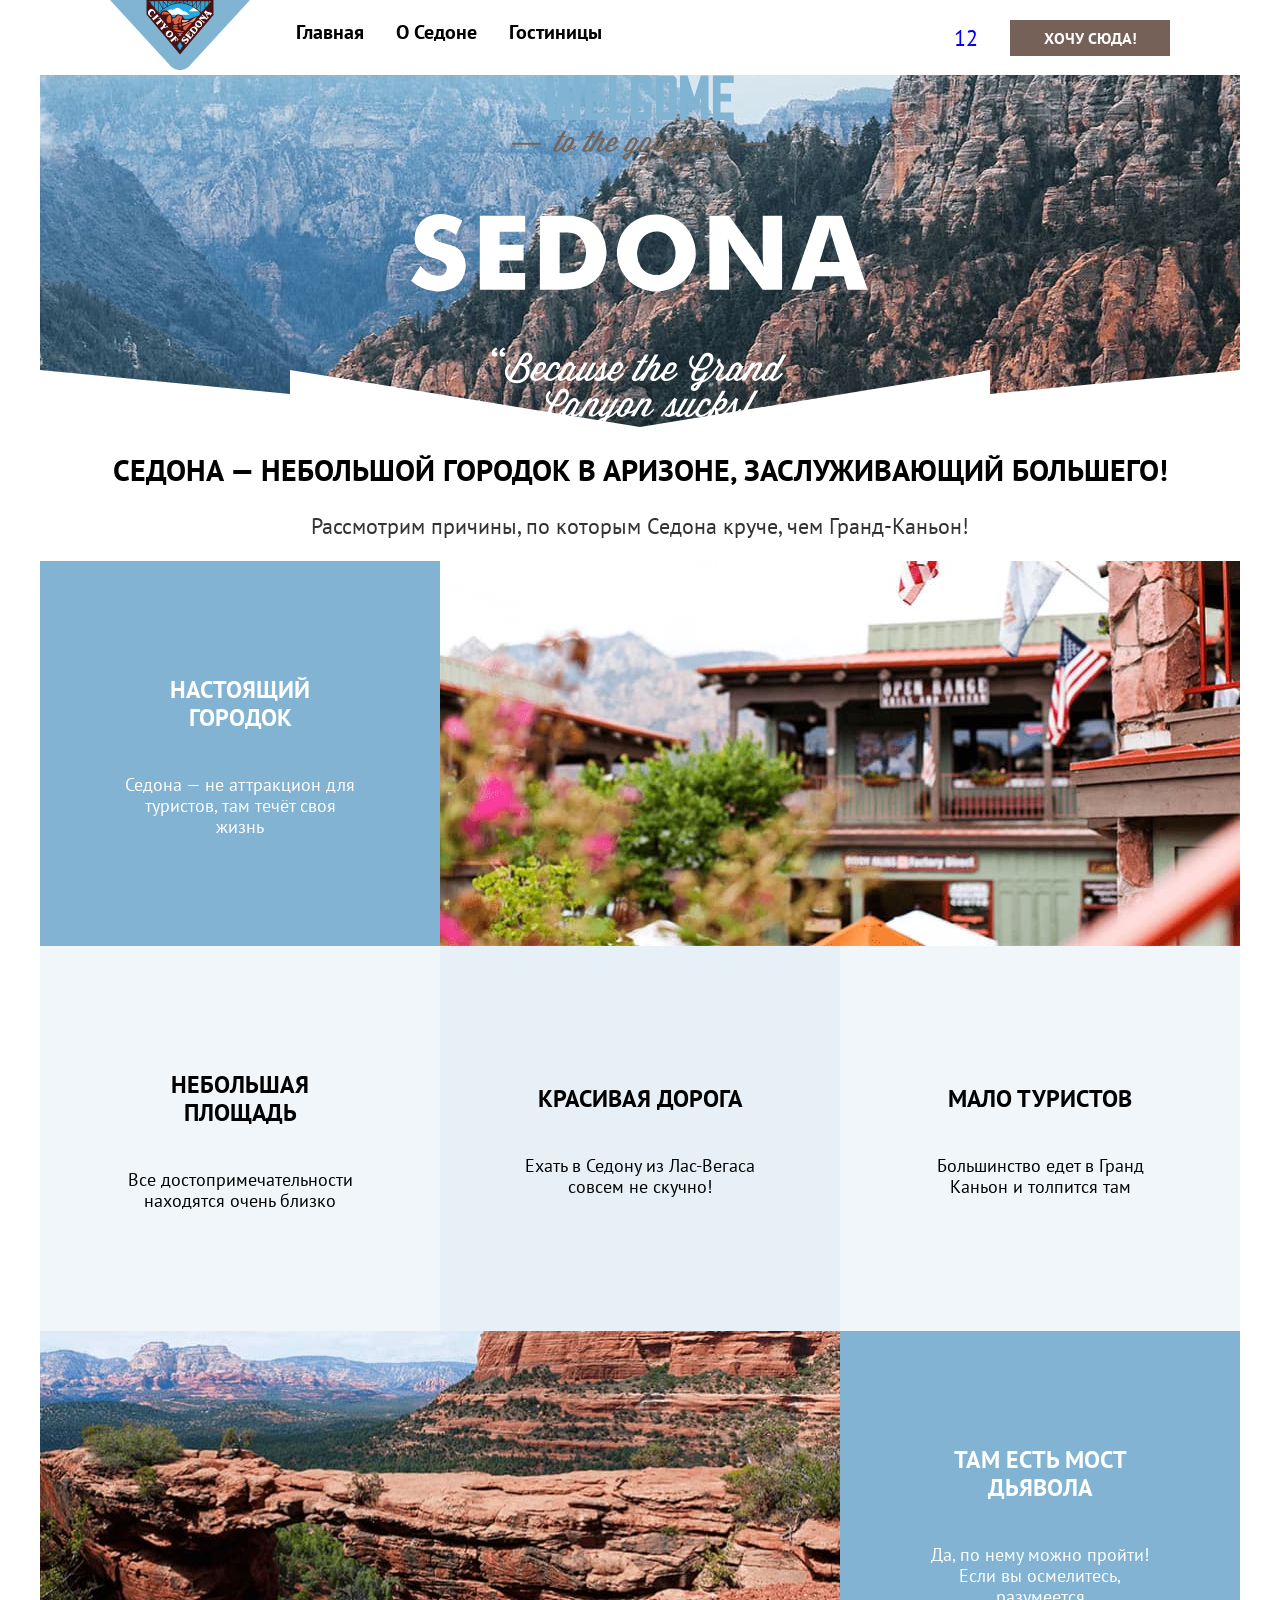
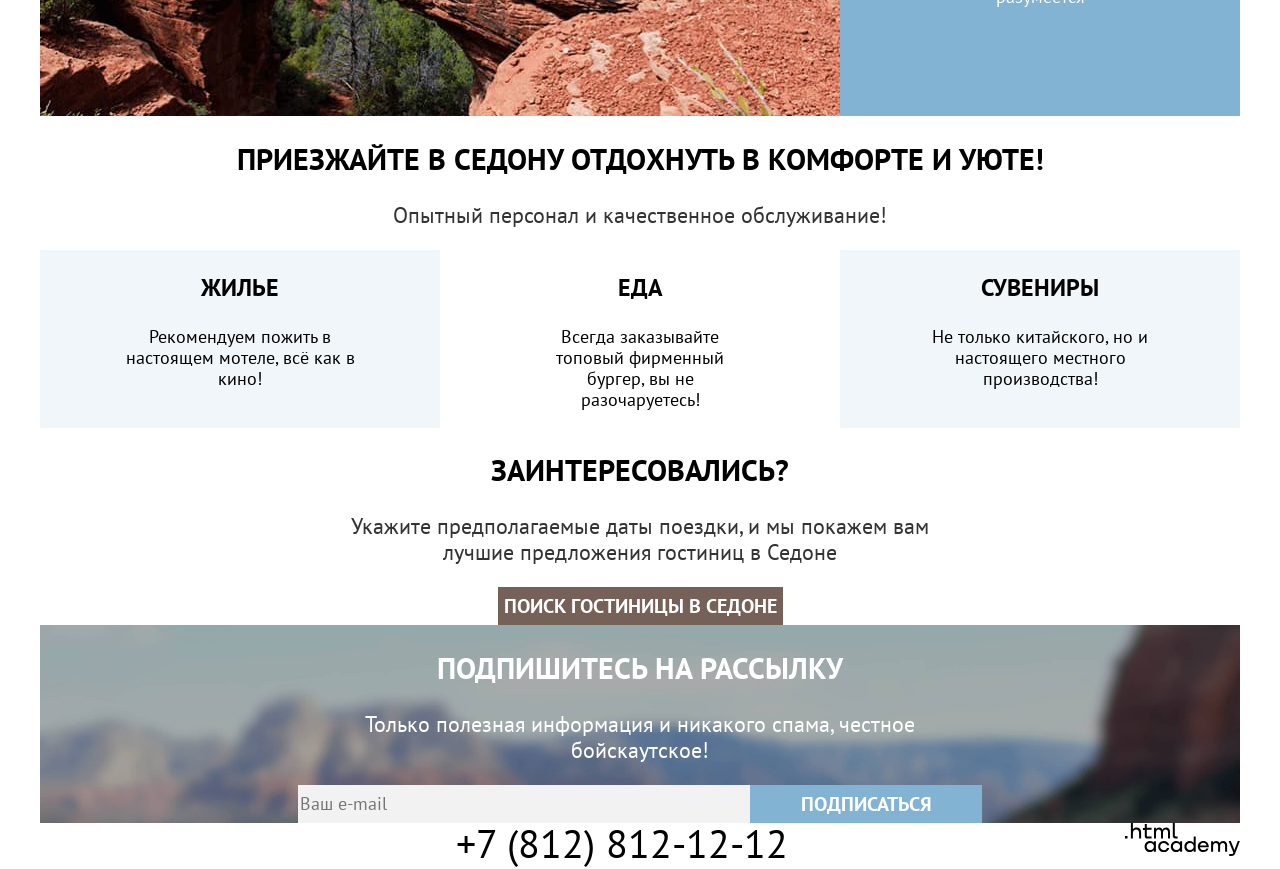
==== commit c25964d1: "Добавляет сетки для всех страниц" ====
--- a/index.html
+++ b/index.html
@@ -7,7 +7,7 @@
     <link rel="stylesheet" href="styles/styles.css">
   </head>
 
-  <body>
+  <body class="container">
 
     <header class="page-header">
       <a class="page-header-logo" href="index.html">
@@ -44,7 +44,7 @@
       </nav>
     </header>
 
-    <main class="page-main">
+    <main class="page-main main-container">
       <section class="welcome">
         <h1 class="visually-hidden">
           Сайт города Седоны
@@ -98,7 +98,7 @@
             <p class="recommendations-description">Рекомендуем пожить в настоящем мотеле, всё как в кино!</p>
           </li>
 
-          <li class="recommendations-item recommendations-item-food">
+          <li class="recommendations-item">
             <h3 class="recommendations-title">Еда</h3>
             <p class="recommendations-description">Всегда заказывайте топовый фирменный бургер, вы не разочаруетесь!</p>
           </li>
@@ -123,7 +123,7 @@
     <footer class="page-footer">
       <section class="newsletter newsletter-with-background">
         <h2 class="newsletter-title">Подпишитесь на рассылку</h2>
-        <p>Только полезная информация и никакого спама, честное бойскаутское!</p>
+        <p class="newsletter-description">Только полезная информация и никакого спама, честное бойскаутское!</p>
         <form class="newsletter-form" action="https://echo.htmlacademy.ru/" method="post">
           <label class="visually-hidden" for="newsletter-email">Email</label>
           <input class="field" placeholder="Ваш e-mail" type="email" name="newsletter-email" id="newsletter-email"
--- a/styles/styles.css
+++ b/styles/styles.css
@@ -14,55 +14,135 @@
   font-display: swap;
 }
 
+html {
+  height: 100%;
+}
+
+*,
+*::before,
+*::after {
+  box-sizing: border-box;
+}
+
 body {
+  margin: 0;
+  display: flex;
+  flex-direction: column;
+  min-height: 100%;
   font-family: "PT Sans", sans-serif;
   font-size: 22px;
   line-height: 26px;
-  color: black;
-  background-color: white;
+  color: #000000;
+  background-color: #ffffff;
+}
+
+.container {
+  margin: 0 auto;
+  width: 1200px;
+}
+
+.visually-hidden {
+  position: absolute;
+  width: 1px;
+  height: 1px;
+  margin: -1px;
+  padding: 0;
+  overflow: hidden;
+  white-space: nowrap;
+  border: 0;
+  clip: rect(0 0 0 0);
+  clip-path: inset(100%);
+}
+
+.main-container {
+  flex-grow: 1;
 }
 
 .page-header {
-  color: #000000;
-  background-color: #FFFFFF;
+  display: flex;
+  color: #000000;
+  background-color: #ffffff;
+  padding: 0 70px;
+}
+
+.page-header-logo {
+  margin-right: 30px;
+}
+
+.navigation {
+  display: flex;
+  flex-grow: 1;
+}
+
+.navigation-list {
+  display: flex;
+  margin: 0;
+  padding: 0;
+  list-style: none;
+}
+
+.navigation-user {
+  display: flex;
+  margin: 0;
+  margin-left: auto;
+  padding: 0;
+  list-style: none;
+  align-items: center;
 }
 
 .navigation-link {
+  display: block;
   font-size: 20px;
   line-height: 24px;
   font-weight: 700;
   color: inherit;
-  background-color: inherit;
   text-align: center;
   text-decoration: none;
-}
-
-.navigation-link-current {
-  text-decoration: underline;
+  padding: 20px 16px;
+}
+
+.navigation-user-link {
+  display: block;
+  padding: 22px 12px;
+  text-decoration: none;
+}
+
+.navigation-user-button {
+  font-size: 16px;
+  line-height: 20px;
+  font-weight: 700;
+  text-align: center;
+  text-transform: uppercase;
+  color: #ffffff;
+  background-color: #756157;
+  padding: 8px 0;
+  margin-left: 20px;
+  width: 160px;
 }
 
 .page-main {
   color: #000000;
-  background-color: #FFFFFF;
+  background-color: #ffffff;
 }
 
 .welcome {
-  background-image: url(../images/background/index-background-tie.svg), url(../images/background/index-background.jpg);
-  background-size: 100% auto;
+  background-image: url("../images/background/index-background-tie.svg"), url("../images/background/index-background.jpg");
+  background-color: #4d5055;
+  background-size: 100% auto, cover;
   background-repeat: no-repeat;
   background-position: bottom;
 }
 
-.advantages,
-.recommendations,
-.hotel-search,
-.footer-contacts {
-  text-align: center;
-}
-
-.advantages-section-title,
-.recommendations-section-title,
-.hotel-search-title {
+.welcome-image {
+  display: block;
+  margin: 0 auto;
+}
+
+.advantages {
+  text-align: center;
+}
+
+.advantages-section-title {
   color: #000000;
   font-size: 30px;
   line-height: 36px;
@@ -70,23 +150,87 @@
   text-transform: uppercase;
 }
 
-.advantages-section-description,
-.recommendations-section-description,
-.hotel-search-description {
+.advantages-section-description {
   color: #333333;
 }
 
-.advantages-item,
+.advantages-list {
+  display: flex;
+  flex-wrap: wrap;
+  list-style: none;
+  margin: 0;
+  padding: 0;
+}
+
+.advantages-item {
+  display: flex;
+  flex-direction: column;
+  background-color: #83b3d31f;
+  width: 400px;
+  height: 385px;
+  justify-content: center;
+}
+
+.advantages-item-image {
+  flex-wrap: wrap;
+  width: 100%;
+  color: #ffffff;
+  background-color: #82b3d3;
+}
+
+.advantages-item-accent {
+  background-color: #83b3d333;
+}
+
+.advantages-title {
+  width: 400px;
+  font-size: 24px;
+  line-height: 28px;
+  font-weight: 700;
+  text-transform: uppercase;
+  padding: 0 85px;
+}
+
+.advantages-description {
+  width: 400px;
+  font-size: 18px;
+  line-height: 21px;
+  padding: 0 85px;
+}
+
+.recommendations {
+  text-align: center;
+}
+
+.recommendations-section-title {
+  color: #000000;
+  font-size: 30px;
+  line-height: 36px;
+  font-weight: 700;
+  text-transform: uppercase;
+}
+
+.recommendations-section-description {
+  color: #333333;
+}
+
+.recommendations-list {
+  display: flex;
+  margin: 0;
+  padding: 0;
+  list-style: none;
+}
+
 .recommendations-item {
-  background-color: #83B3D31F;
-}
-
-.advantages-item-image {
-  color: #FFFFFF;
-  background-color: #82B3D3;
-}
-
-.advantages-title,
+  width: 400px;
+  background-color: #83b3d31f;
+  padding: 0 85px;
+}
+
+.recommendations-item:nth-child(even) {
+  background-color: #ffffff;
+}
+
 .recommendations-title {
   font-size: 24px;
   line-height: 28px;
@@ -94,46 +238,123 @@
   text-transform: uppercase;
 }
 
-.advantages-description,
-.recommendations-description,
-.select-control,
-.hotel-card-type,
-.hotel-card-price {
+.recommendations-description {
   font-size: 18px;
   line-height: 21px;
 }
 
-.advantages-item-accent {
-  background-color: #83B3D333;
-}
-
-.recommendations-item-food {
-  background-color: #FFFFFF;
-}
-
-.hotel-search-button,
-.newsletter-button {
+.hotel-search {
+  text-align: center;
+}
+
+.hotel-search-title {
+  color: #000000;
+  font-size: 30px;
+  line-height: 36px;
+  font-weight: 700;
+  text-transform: uppercase;
+}
+
+.hotel-search-description {
+  color: #333333;
+  max-width: 592px;
+  margin-left: auto;
+  margin-right: auto;
+}
+
+.hotel-search-button {
   font-family: inherit;
   font-size: 20px;
   line-height: 36px;
   font-weight: 700;
   text-transform: uppercase;
-  color: #FFFFFF;
-  border: none;
-}
-
-.hotel-search-button {
+  color: #ffffff;
+  border: none;
   background-color: #756157;
 }
 
-.newsletter-with-background {
-  background-image: url(../images/background/index-footer-background.jpg);
-  background-size: 100% auto;
+.filtration-background {
+  background-image: url("../images/background/filtration-background.jpg");
+  background-color: #4d5055;
+  background-size: cover;
   background-repeat: no-repeat;
-  color: #FFFFFF;
-}
-
-.newsletter-title,
+  color: #ffffff;
+  padding: 0 70px;
+}
+
+.content-header-title {
+  font-size: 60px;
+  line-height: 78px;
+  font-weight: 700;
+}
+
+.breadcrumbs {
+  display: flex;
+  list-style: none;
+  margin: 0;
+  padding: 0;
+}
+
+.breadcrumbs-item {
+  font-size: 16px;
+  line-height: 21px;
+}
+
+.catalog-filter {
+  display: flex;
+  justify-content: space-between;
+}
+
+.catalog-filter-group {
+  border: none;
+  margin: 0;
+  padding: 0;
+}
+
+.catalog-filter-title {
+  font-size: 20px;
+  line-height: 24px;
+  font-weight: 700;
+}
+
+.catalog-filter-list {
+  margin: 0;
+  padding: 0;
+  list-style: none;
+}
+
+.catalog-filter-item {
+  font-size: 18px;
+  line-height: 23px;
+}
+
+.filter-button {
+  font-family: inherit;
+  color: #ffffff;
+  font-size: 16px;
+  line-height: 20px;
+  font-weight: 700;
+  text-transform: uppercase;
+  border: none;
+  text-align: center;
+}
+
+.filter-button-submit {
+  background-color: #82b3d3;
+}
+
+.filter-button-reset {
+  background-color: transparent;
+}
+
+.hotels-catalog {
+  display: flex;
+  flex-wrap: wrap;
+  padding: 0 70px;
+  justify-content: space-between;
+  align-items: center;
+}
+
 .hotels-catalog-title {
   font-size: 30px;
   line-height: 36px;
@@ -141,8 +362,194 @@
   text-transform: uppercase;
 }
 
+.select-control {
+  font-family: inherit;
+  font-size: 18px;
+  line-height: 21px;
+  width: 292px;
+  height: 49px;
+  margin-left: auto;
+  margin-right: 70px;
+  padding: 0 20px;
+}
+
+.view-toggle {
+  display: flex;
+  list-style: none;
+  margin: 0;
+  padding: 0;
+  gap: 8px;
+}
+
+.view-toggle-button {
+  display: block;
+  padding: 17px 16px;
+}
+
+.hotels-catalog-list {
+  display: flex;
+  flex-wrap: wrap;
+  gap: 20px;
+  margin: 0;
+  padding: 0;
+  list-style: none;
+  width: 100%;
+}
+
+.product-card {
+  width: 342px;
+  border: 1px solid #e5e5e5;
+  padding: 20px;
+}
+
+.product-card-link {
+  color: #000000;
+  text-decoration: none;
+}
+
+.product-card-title {
+  font-size: 24px;
+  line-height: 28px;
+  font-weight: 700;
+}
+
+.hotel-card-info {
+  display: flex;
+  justify-content: space-between;
+}
+
+.hotel-card-type {
+  font-size: 18px;
+  line-height: 21px;
+}
+
+.hotel-card-price {
+  font-size: 18px;
+  line-height: 21px;
+}
+
+.product-card-actions {
+  display: flex;
+  justify-content: space-between;
+}
+
+.product-card-button {
+  font-family: inherit;
+  color: #ffffff;
+  font-size: 16px;
+  line-height: 20px;
+  font-weight: 700;
+  text-transform: uppercase;
+  border: none;
+  text-align: center;
+  background-color: #756157;
+  text-decoration: none;
+  width: 140px;
+  padding: 8px 0;
+}
+
+.product-card-favorite-button {
+  font-family: inherit;
+  color: #ffffff;
+  font-size: 16px;
+  line-height: 20px;
+  font-weight: 700;
+  text-transform: uppercase;
+  border: none;
+  text-align: center;
+  background-color: #82b3d3;
+  width: 140px;
+  padding: 8px 0;
+}
+
+.product-card-favorite-button-selected {
+  background-color: #7db54f;
+}
+
+.product-card-rating {
+  display: flex;
+  justify-content: space-between;
+}
+
+.rating-value {
+  font-size: 16px;
+  line-height: 20px;
+  text-transform: uppercase;
+  background-color: #f2f2f2;
+}
+
+.pagination {
+  display: flex;
+  list-style: none;
+  margin: 0;
+  padding: 0 70px;
+  gap: 8px;
+}
+
+.pagination-item {
+  font-size: 20px;
+  line-height: 36px;
+  font-weight: 700;
+}
+
+.pagination-link {
+  color: #ffffff;
+  background-color: #82b3d3;
+  text-decoration: none;
+}
+
+.pagination-current {
+  color: #000000;
+  background-color: #f2f2f2;
+}
+
+.page-footer {
+  display: flex;
+  flex-wrap: wrap;
+  justify-content: space-between;
+}
+
+.newsletter {
+  width: 100%;
+  text-align: center;
+}
+
+.newsletter-with-background {
+  background-image: url("../images/background/index-footer-background.jpg");
+  background-color: #4d5055;
+  background-size: cover;
+  background-repeat: no-repeat;
+  color: #ffffff;
+}
+
+.newsletter-title {
+  font-size: 30px;
+  line-height: 36px;
+  font-weight: 700;
+  text-transform: uppercase;
+}
+
+.newsletter-description {
+  max-width: 684px;
+  margin-left: auto;
+  margin-right: auto;
+}
+
+.newsletter-form {
+  display: flex;
+  justify-content: center;
+}
+
 .newsletter-button {
-  background-color: #82B3D3;
+  font-family: inherit;
+  font-size: 20px;
+  line-height: 36px;
+  font-weight: 700;
+  text-transform: uppercase;
+  color: #ffffff;
+  border: none;
+  background-color: #82b3d3;
+  width: 232px;
 }
 
 .field {
@@ -150,8 +557,25 @@
   font-size: 18px;
   line-height: 24px;
   color: #000000;
-  background-color: #F2F2F2;
-  border: none;
+  background-color: #f2f2f2;
+  border: none;
+  width: 452px;
+}
+
+.footer-social-list {
+  display: flex;
+  margin: 0;
+  padding: 0;
+  list-style: none;
+}
+
+.footer-social-button {
+  display: block;
+  padding: 12px 13px;
+}
+
+.footer-contacts {
+  text-align: center;
 }
 
 .contacts-phone {
@@ -161,113 +585,3 @@
   text-decoration: none;
   font-style: normal;
 }
-
-.filtration-background {
-  background-image: url(../images/background/filtration-background.jpg);
-  background-size: 100% auto;
-  background-repeat: no-repeat;
-  color: #FFFFFF;
-}
-
-.content-header-title {
-  font-size: 60px;
-  line-height: 78px;
-  font-weight: 700;
-}
-
-.breadcrumbs-item {
-  font-size: 16px;
-  line-height: 21px;
-}
-
-.catalog-filter-group {
-  border: none;
-}
-
-.catalog-filter-title {
-  font-size: 20px;
-  line-height: 24px;
-  font-weight: 700;
-}
-
-.catalog-filter-item {
-  font-size: 18px;
-  line-height: 23px;
-}
-
-.filter-button,
-.product-card-button,
-.product-card-favorite-button {
-  font-family: inherit;
-  color: #FFFFFF;
-  font-size: 16px;
-  line-height: 20px;
-  font-weight: 700;
-  text-transform: uppercase;
-  border: none;
-  text-align: center;
-}
-
-.filter-button-submit {
-  background-color: #82B3D3;
-}
-
-.filter-button-reset {
-  background-color: transparent;
-}
-
-.select-control {
-  font-family: inherit;
-}
-
-.product-card-title {
-  font-size: 24px;
-  line-height: 28px;
-  font-weight: 700;
-}
-
-.product-card-link {
-  color: #000000;
-  text-decoration: none;
-}
-
-.product-card-button {
-  background-color: #756157;
-  text-decoration: none;
-}
-
-.product-card-favorite-button {
-  background-color: #82B3D3;
-}
-
-.product-card-favorite-button-selected {
-  background-color: #7DB54F;
-}
-
-.rating-value {
-  font-size: 16px;
-  line-height: 20px;
-  text-transform: uppercase;
-  background-color: #F2F2F2;
-}
-
-.pagination-item {
-  font-size: 20px;
-  line-height: 36px;
-  font-weight: 700;
-}
-
-.pagination-link {
-  color: #FFFFFF;
-  background-color: #82B3D3;
-  text-decoration: none;
-}
-
-.pagination-current {
-  color: #000000;
-  background-color: #F2F2F2;
-}
-
-.newsletter {
-  text-align: center;
-}
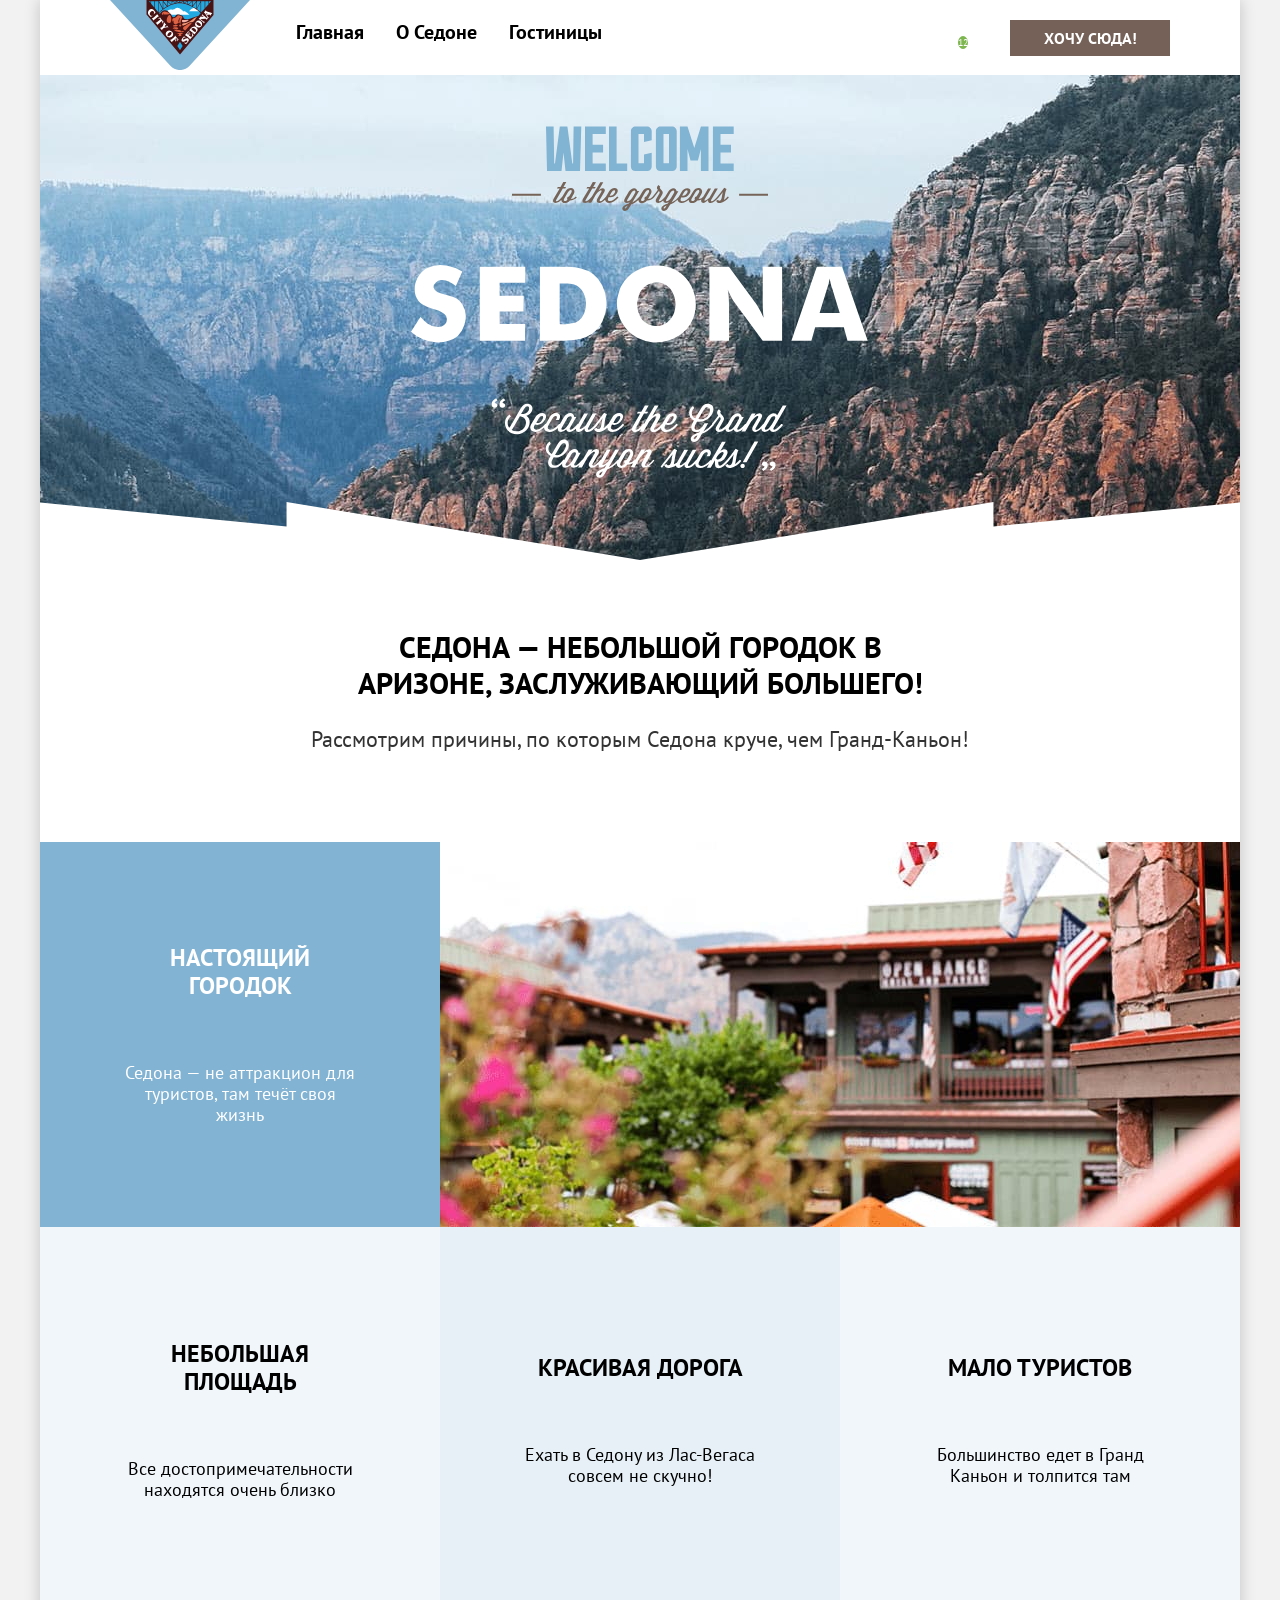
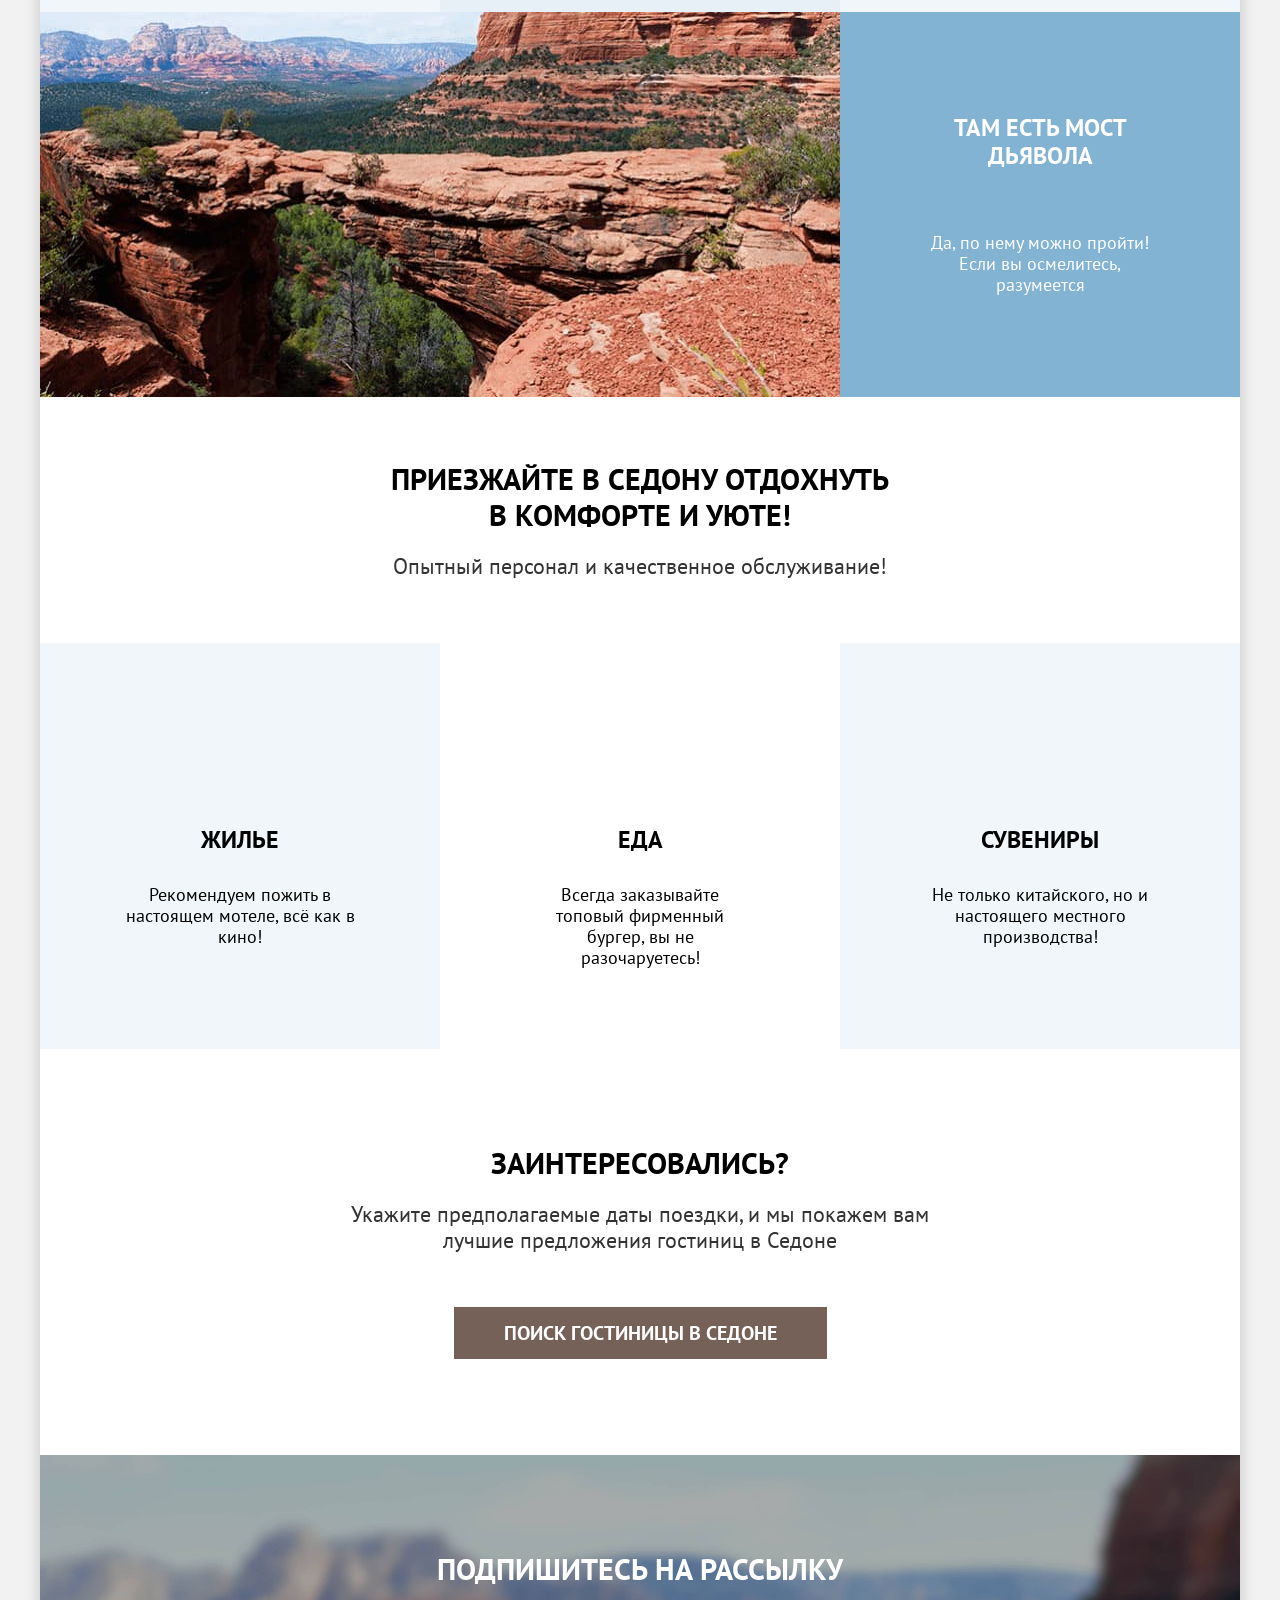
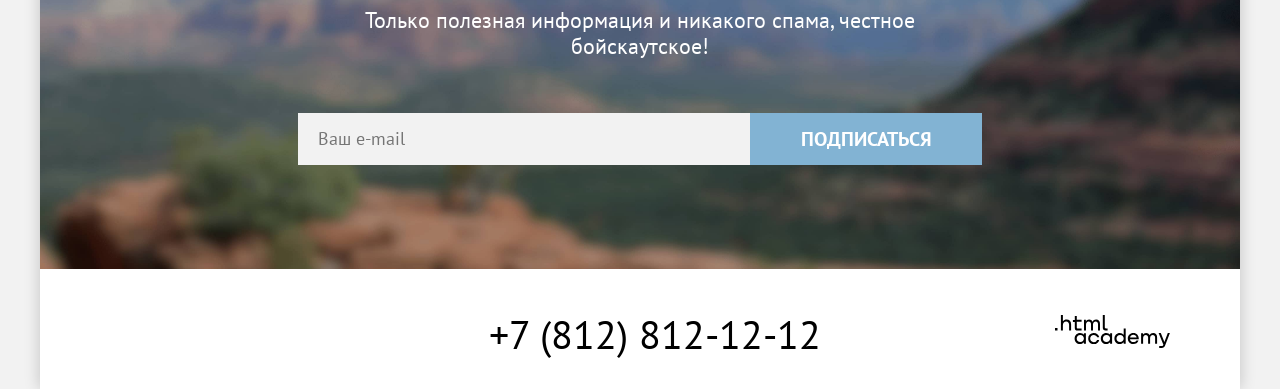
==== commit 766193f1: "Добавляет микросетки на флексах для всех страниц" ====
--- a/index.html
+++ b/index.html
@@ -7,168 +7,173 @@
     <link rel="stylesheet" href="styles/styles.css">
   </head>
 
-  <body class="container">
+  <body>
 
-    <header class="page-header">
-      <a class="page-header-logo" href="index.html">
-        <img src="images/logo/logo.svg" width="140" height="70" alt="Логотип городка Седона">
-      </a>
-      <nav class="navigation">
-        <ul class="navigation-list">
-          <li class="navigation-item">
-            <a class="navigation-link navigation-link-current">Главная</a>
-          </li>
-          <li class="navigation-item">
-            <a class="navigation-link" href="#">О Седоне</a>
-          </li>
-          <li class="navigation-item">
-            <a class="navigation-link" href="catalog.html">Гостиницы</a>
-          </li>
-        </ul>
-        <ul class="navigation-user">
-          <li class="navigation-user-item">
-            <a class="navigation-user-link" href="#">
-              <span class="visually-hidden">Поиск</span>
-            </a>
-          </li>
-          <li class="navigation-user-item">
-            <a class="navigation-user-link" href="#">
-              <span class="visually-hidden">Избранное</span>
-              <span class="navigation-user-counter">12</span>
-            </a>
-          </li>
-          <li class="navigation-user-item">
-            <a class="navigation-user-link navigation-user-button" href="#">Хочу сюда!</a>
-          </li>
-        </ul>
-      </nav>
-    </header>
+    <div class="container">
 
-    <main class="page-main main-container">
-      <section class="welcome">
-        <h1 class="visually-hidden">
-          Сайт города Седоны
-        </h1>
-        <img class="welcome-image" lang="en" src="images/welcome.svg" width="458" height="352"
-          alt="Welcome to the gorgeous Sedona, because the Grand Canyon sucks!">
-      </section>
+      <header class="page-header">
+        <a class="page-header-logo" href="index.html">
+          <img src="images/logo/logo.svg" width="140" height="70" alt="Логотип городка Седона">
+        </a>
+        <nav class="navigation">
+          <ul class="navigation-list">
+            <li class="navigation-item">
+              <a class="navigation-link navigation-link-current">Главная</a>
+            </li>
+            <li class="navigation-item">
+              <a class="navigation-link" href="#">О Седоне</a>
+            </li>
+            <li class="navigation-item">
+              <a class="navigation-link" href="catalog.html">Гостиницы</a>
+            </li>
+          </ul>
+          <ul class="navigation-user">
+            <li class="navigation-user-item">
+              <a class="navigation-user-link" href="#">
+                <span class="visually-hidden">Поиск</span>
+              </a>
+            </li>
+            <li class="navigation-user-item">
+              <a class="navigation-user-link" href="#">
+                <span class="visually-hidden">Избранное</span>
+                <span class="navigation-user-counter">12</span>
+              </a>
+            </li>
+            <li class="navigation-user-item">
+              <a class="navigation-user-link navigation-user-button" href="#">Хочу сюда!</a>
+            </li>
+          </ul>
+        </nav>
+      </header>
 
-      <section class="advantages">
-        <h2 class="advantages-section-title">Седона — небольшой городок в Аризоне, заслуживающий большего!</h2>
-        <p class="advantages-section-description">Рассмотрим причины, по которым Седона круче, чем Гранд-Каньон!</p>
+      <main class="page-main main-container">
+        <section class="welcome">
+          <h1 class="visually-hidden">
+            Сайт города Седоны
+          </h1>
+          <img class="welcome-image" lang="en" src="images/welcome.svg" width="458" height="352"
+            alt="Welcome to the gorgeous Sedona, because the Grand Canyon sucks!">
+        </section>
 
-        <ul class="advantages-list">
-          <li class="advantages-item advantages-item-image">
-            <h3 class="advantages-title">Настоящий городок</h3>
-            <p class="advantages-description">Седона — не аттракцион для туристов, там течёт своя жизнь</p>
-            <img src="images/advantages/sedona-view.jpg" width="800" height="385" alt="Улица и здания городка Седона">
-          </li>
+        <section class="advantages">
+          <h2 class="advantages-section-title">Седона — небольшой городок в Аризоне, заслуживающий большего!</h2>
+          <p class="advantages-section-description">Рассмотрим причины, по которым Седона круче, чем Гранд-Каньон!</p>
 
-          <li class="advantages-item">
-            <h3 class="advantages-title">Небольшая площадь</h3>
-            <p class="advantages-description">Все достопримечательности находятся очень близко</p>
-          </li>
+          <ul class="advantages-list">
+            <li class="advantages-item advantages-item-image">
+              <h3 class="advantages-title">Настоящий городок</h3>
+              <p class="advantages-description">Седона — не аттракцион для туристов, там течёт своя жизнь</p>
+              <img src="images/advantages/sedona-view.jpg" width="800" height="385" alt="Улица и здания городка Седона">
+            </li>
 
-          <li class="advantages-item advantages-item-accent">
-            <h3 class="advantages-title">Красивая дорога</h3>
-            <p class="advantages-description">Ехать в Седону из Лас-Вегаса совсем не скучно!</p>
-          </li>
+            <li class="advantages-item">
+              <h3 class="advantages-title">Небольшая площадь</h3>
+              <p class="advantages-description">Все достопримечательности находятся очень близко</p>
+            </li>
 
-          <li class="advantages-item">
-            <h3 class="advantages-title">Мало туристов</h3>
-            <p class="advantages-description">Большинство едет в Гранд Каньон и толпится там</p>
-          </li>
+            <li class="advantages-item advantages-item-accent">
+              <h3 class="advantages-title">Красивая дорога</h3>
+              <p class="advantages-description">Ехать в Седону из Лас-Вегаса совсем не скучно!</p>
+            </li>
 
-          <li class="advantages-item advantages-item-image">
-            <img src="images/advantages/canyon-view.jpg" width="800" height="385"
-              alt="Природная каменная арка Дьявольский мост и вид на каньон Седоны">
-            <h3 class="advantages-title">Там есть мост дьявола</h3>
-            <p class="advantages-description">Да, по нему можно пройти! Если вы осмелитесь, разумеется</p>
-          </li>
-        </ul>
-      </section>
+            <li class="advantages-item">
+              <h3 class="advantages-title">Мало туристов</h3>
+              <p class="advantages-description">Большинство едет в Гранд Каньон и толпится там</p>
+            </li>
 
-      <section class="recommendations">
-        <h2 class="recommendations-section-title">Приезжайте в Седону отдохнуть в комфорте и уюте!</h2>
-        <p class="recommendations-section-description">Опытный персонал и качественное обслуживание!</p>
+            <li class="advantages-item advantages-item-image">
+              <img src="images/advantages/canyon-view.jpg" width="800" height="385"
+                alt="Природная каменная арка Дьявольский мост и вид на каньон Седоны">
+              <h3 class="advantages-title">Там есть мост дьявола</h3>
+              <p class="advantages-description">Да, по нему можно пройти! Если вы осмелитесь, разумеется</p>
+            </li>
+          </ul>
+        </section>
 
-        <ul class="recommendations-list">
-          <li class="recommendations-item">
-            <h3 class="recommendations-title">Жилье</h3>
-            <p class="recommendations-description">Рекомендуем пожить в настоящем мотеле, всё как в кино!</p>
-          </li>
+        <section class="recommendations">
+          <h2 class="recommendations-section-title">Приезжайте в Седону отдохнуть в комфорте и уюте!</h2>
+          <p class="recommendations-section-description">Опытный персонал и качественное обслуживание!</p>
 
-          <li class="recommendations-item">
-            <h3 class="recommendations-title">Еда</h3>
-            <p class="recommendations-description">Всегда заказывайте топовый фирменный бургер, вы не разочаруетесь!</p>
-          </li>
+          <ul class="recommendations-list">
+            <li class="recommendations-item">
+              <h3 class="recommendations-title">Жилье</h3>
+              <p class="recommendations-description">Рекомендуем пожить в настоящем мотеле, всё как в кино!</p>
+            </li>
 
-          <li class="recommendations-item">
-            <h3 class="recommendations-title">Сувениры</h3>
-            <p class="recommendations-description">Не только китайского, но и настоящего местного производства!</p>
-          </li>
-        </ul>
-      </section>
+            <li class="recommendations-item">
+              <h3 class="recommendations-title">Еда</h3>
+              <p class="recommendations-description">Всегда заказывайте топовый фирменный бургер, вы не разочаруетесь!
+              </p>
+            </li>
 
-      <section class="hotel-search">
-        <h2 class="hotel-search-title">Заинтересовались?</h2>
-        <p class="hotel-search-description">
-          Укажите предполагаемые даты поездки, и мы покажем вам лучшие
-          предложения гостиниц в Седоне
-        </p>
-        <button class="hotel-search-button" type="button">Поиск гостиницы в Седоне</button>
-      </section>
-    </main>
+            <li class="recommendations-item">
+              <h3 class="recommendations-title">Сувениры</h3>
+              <p class="recommendations-description">Не только китайского, но и настоящего местного производства!</p>
+            </li>
+          </ul>
+        </section>
 
-    <footer class="page-footer">
-      <section class="newsletter newsletter-with-background">
-        <h2 class="newsletter-title">Подпишитесь на рассылку</h2>
-        <p class="newsletter-description">Только полезная информация и никакого спама, честное бойскаутское!</p>
-        <form class="newsletter-form" action="https://echo.htmlacademy.ru/" method="post">
-          <label class="visually-hidden" for="newsletter-email">Email</label>
-          <input class="field" placeholder="Ваш e-mail" type="email" name="newsletter-email" id="newsletter-email"
-            required>
-          <button class="newsletter-button" type="submit">
-            Подписаться
-          </button>
-        </form>
-      </section>
+        <section class="hotel-search">
+          <h2 class="hotel-search-title">Заинтересовались?</h2>
+          <p class="hotel-search-description">
+            Укажите предполагаемые даты поездки, и мы покажем вам лучшие
+            предложения гостиниц в Седоне
+          </p>
+          <button class="hotel-search-button" type="button">Поиск гостиницы в Седоне</button>
+        </section>
+      </main>
 
-      <section class="footer-social">
-        <h2 class="visually-hidden">Наши соцсети</h2>
-        <ul class="footer-social-list">
-          <li class="footer-social-item">
-            <a class="footer-social-button" href="https://vk.com/htmlacademy">
-              <span class="visually-hidden">Ссылка для перехода в группу Vkontakte</span>
-            </a>
-          </li>
-          <li class="footer-social-item">
-            <a class="footer-social-button" href="https://t.me/htmlacademy">
-              <span class="visually-hidden">Ссылка для перехода в группу Telegram</span>
-            </a>
-          </li>
-          <li class="footer-social-item">
-            <a class="footer-social-button" href="https://www.youtube.com/user/htmlacademyru">
-              <span class="visually-hidden">Ссылка для перехода в группу Youtube</span>
-            </a>
-          </li>
-        </ul>
-      </section>
+      <footer class="page-footer">
+        <section class="newsletter newsletter-with-background">
+          <h2 class="newsletter-title">Подпишитесь на рассылку</h2>
+          <p class="newsletter-description">Только полезная информация и никакого спама, честное бойскаутское!</p>
+          <form class="newsletter-form" action="https://echo.htmlacademy.ru/" method="post">
+            <label class="visually-hidden" for="newsletter-email">Email</label>
+            <input class="field" placeholder="Ваш e-mail" type="email" name="newsletter-email" id="newsletter-email"
+              required>
+            <button class="newsletter-button" type="submit">
+              Подписаться
+            </button>
+          </form>
+        </section>
 
-      <section>
-        <h2 class="visually-hidden">Контакты</h2>
-        <address class="footer-contacts">
-          <a class="contacts-phone" href="tel:+78128121212">+7 (812) 812-12-12</a>
-        </address>
-      </section>
+        <section class="footer-social">
+          <h2 class="visually-hidden">Наши соцсети</h2>
+          <ul class="footer-social-list">
+            <li class="footer-social-item">
+              <a class="footer-social-button" href="https://vk.com/htmlacademy">
+                <span class="visually-hidden">Ссылка для перехода в группу Vkontakte</span>
+              </a>
+            </li>
+            <li class="footer-social-item">
+              <a class="footer-social-button" href="https://t.me/htmlacademy">
+                <span class="visually-hidden">Ссылка для перехода в группу Telegram</span>
+              </a>
+            </li>
+            <li class="footer-social-item">
+              <a class="footer-social-button" href="https://www.youtube.com/user/htmlacademyru">
+                <span class="visually-hidden">Ссылка для перехода в группу Youtube</span>
+              </a>
+            </li>
+          </ul>
+        </section>
 
-      <section>
-        <h2 class="visually-hidden">HTML Academy</h2>
-        <a href="https://htmlacademy.ru/intensive/htmlcss">
-          <img class="footer-logo" src="images/logo/html-academy.svg" width="115" height="33" alt="HTML Academy">
-        </a>
-      </section>
-    </footer>
+        <section>
+          <h2 class="visually-hidden">Контакты</h2>
+          <address class="footer-contacts">
+            <a class="contacts-phone" href="tel:+78128121212">+7 (812) 812-12-12</a>
+          </address>
+        </section>
+
+        <section class="footer-logo">
+          <h2 class="visually-hidden">HTML Academy</h2>
+          <a href="https://htmlacademy.ru/intensive/htmlcss">
+            <img class="footer-img" src="images/logo/html-academy.svg" width="115" height="33" alt="HTML Academy">
+          </a>
+        </section>
+      </footer>
+
+    </div>
 
   </body>
 
--- a/styles/styles.css
+++ b/styles/styles.css
@@ -33,12 +33,18 @@
   font-size: 22px;
   line-height: 26px;
   color: #000000;
-  background-color: #ffffff;
+  background-color: #f2f2f2;
+  min-width: 1200px;
 }
 
 .container {
+  display: flex;
+  flex-direction: column;
   margin: 0 auto;
   width: 1200px;
+  flex-grow: 1;
+  background-color: #ffffff;
+  box-shadow: 0 0 15px rgba(0, 0, 0, 0.2);
 }
 
 .visually-hidden {
@@ -76,6 +82,7 @@
 
 .navigation-list {
   display: flex;
+  flex-wrap: wrap;
   margin: 0;
   padding: 0;
   list-style: none;
@@ -88,6 +95,7 @@
   padding: 0;
   list-style: none;
   align-items: center;
+  flex-wrap: wrap;
 }
 
 .navigation-link {
@@ -105,6 +113,17 @@
   display: block;
   padding: 22px 12px;
   text-decoration: none;
+  min-width: 44px;
+  min-height: 64px;
+}
+
+.navigation-user-counter {
+  font-size: 10px;
+  line-height: 10px;
+  text-align: center;
+  color: #ffffff;
+  border-radius: 50%;
+  background-color: #7db54f;
 }
 
 .navigation-user-button {
@@ -118,6 +137,7 @@
   padding: 8px 0;
   margin-left: 20px;
   width: 160px;
+  min-height: 0;
 }
 
 .page-main {
@@ -127,10 +147,12 @@
 
 .welcome {
   background-image: url("../images/background/index-background-tie.svg"), url("../images/background/index-background.jpg");
+  height: 485px;
   background-color: #4d5055;
-  background-size: 100% auto, cover;
+  background-size: 101% auto, cover;
   background-repeat: no-repeat;
   background-position: bottom;
+  padding-top: 51px;
 }
 
 .welcome-image {
@@ -140,6 +162,7 @@
 
 .advantages {
   text-align: center;
+  padding-top: 69px;
 }
 
 .advantages-section-title {
@@ -148,10 +171,13 @@
   line-height: 36px;
   font-weight: 700;
   text-transform: uppercase;
+  max-width: 620px;
+  margin: 0 auto 25px;
 }
 
 .advantages-section-description {
   color: #333333;
+  margin: 0 0 90px;
 }
 
 .advantages-list {
@@ -188,7 +214,8 @@
   line-height: 28px;
   font-weight: 700;
   text-transform: uppercase;
-  padding: 0 85px;
+  padding: 0 85px 62px;
+  margin: 0;
 }
 
 .advantages-description {
@@ -196,10 +223,12 @@
   font-size: 18px;
   line-height: 21px;
   padding: 0 85px;
+  margin: 0;
 }
 
 .recommendations {
   text-align: center;
+  padding-top: 64px;
 }
 
 .recommendations-section-title {
@@ -208,10 +237,13 @@
   line-height: 36px;
   font-weight: 700;
   text-transform: uppercase;
+  max-width: 505px;
+  margin: 0 auto 20px;
 }
 
 .recommendations-section-description {
   color: #333333;
+  margin: 0 0 64px;
 }
 
 .recommendations-list {
@@ -224,7 +256,7 @@
 .recommendations-item {
   width: 400px;
   background-color: #83b3d31f;
-  padding: 0 85px;
+  padding: 183px 85px 81px;
 }
 
 .recommendations-item:nth-child(even) {
@@ -236,15 +268,18 @@
   line-height: 28px;
   font-weight: 700;
   text-transform: uppercase;
+  margin: 0 0 30px;
 }
 
 .recommendations-description {
   font-size: 18px;
   line-height: 21px;
+  margin: 0;
 }
 
 .hotel-search {
   text-align: center;
+  padding: 96px 0;
 }
 
 .hotel-search-title {
@@ -253,13 +288,13 @@
   line-height: 36px;
   font-weight: 700;
   text-transform: uppercase;
+  margin: 0 auto 20px;
 }
 
 .hotel-search-description {
   color: #333333;
   max-width: 592px;
-  margin-left: auto;
-  margin-right: auto;
+  margin: 0 auto 54px;
 }
 
 .hotel-search-button {
@@ -271,6 +306,7 @@
   color: #ffffff;
   border: none;
   background-color: #756157;
+  padding: 8px 50px;
 }
 
 .filtration-background {
@@ -279,19 +315,21 @@
   background-size: cover;
   background-repeat: no-repeat;
   color: #ffffff;
-  padding: 0 70px;
+  padding: 35px 70px 70px;
 }
 
 .content-header-title {
   font-size: 60px;
   line-height: 78px;
   font-weight: 700;
+  margin: 0 0 8px;
 }
 
 .breadcrumbs {
   display: flex;
-  list-style: none;
-  margin: 0;
+  gap: 28px;
+  list-style: none;
+  margin: 0 0 40px;
   padding: 0;
 }
 
@@ -300,6 +338,12 @@
   line-height: 21px;
 }
 
+.breadcrumbs-link-home {
+  display: block;
+  min-width: 13px;
+  min-height: 15px;
+}
+
 .catalog-filter {
   display: flex;
   justify-content: space-between;
@@ -315,9 +359,14 @@
   font-size: 20px;
   line-height: 24px;
   font-weight: 700;
+  margin: 0 0 32px;
+  padding: 0;
 }
 
 .catalog-filter-list {
+  display: flex;
+  flex-direction: column;
+  gap: 16px;
   margin: 0;
   padding: 0;
   list-style: none;
@@ -328,6 +377,25 @@
   line-height: 23px;
 }
 
+.control {
+  display: flex;
+  align-items: center;
+  gap: 16px;
+}
+
+.control-input {
+  width: 20px;
+  height: 20px;
+  margin: 0;
+}
+
+.filter-buttons {
+  display: flex;
+  flex-direction: column;
+  gap: 32px;
+  align-self: flex-end;
+}
+
 .filter-button {
   font-family: inherit;
   color: #ffffff;
@@ -337,6 +405,10 @@
   text-transform: uppercase;
   border: none;
   text-align: center;
+  width: 191px;
+  height: 36px;
+  padding: 0;
+  margin: 0;
 }
 
 .filter-button-submit {
@@ -350,9 +422,10 @@
 .hotels-catalog {
   display: flex;
   flex-wrap: wrap;
-  padding: 0 70px;
+  padding: 50px 70px 40px;
   justify-content: space-between;
   align-items: center;
+  row-gap: 40px;
 }
 
 .hotels-catalog-title {
@@ -360,6 +433,8 @@
   line-height: 36px;
   font-weight: 700;
   text-transform: uppercase;
+  margin: 0;
+  padding: 0;
 }
 
 .select-control {
@@ -397,25 +472,39 @@
 }
 
 .product-card {
-  width: 342px;
+  display: flex;
+  flex-direction: column;
+  gap: 16px;
+  width: 340px;
   border: 1px solid #e5e5e5;
-  padding: 20px;
+  padding: 19px;
 }
 
 .product-card-link {
+  display: flex;
+  flex-direction: column;
+  gap: 16px;
   color: #000000;
   text-decoration: none;
+}
+
+.product-card-image {
+  display: block;
 }
 
 .product-card-title {
   font-size: 24px;
   line-height: 28px;
   font-weight: 700;
+  padding: 0;
+  margin: 0;
 }
 
 .hotel-card-info {
   display: flex;
   justify-content: space-between;
+  padding: 0;
+  margin: 0;
 }
 
 .hotel-card-type {
@@ -476,13 +565,17 @@
   line-height: 20px;
   text-transform: uppercase;
   background-color: #f2f2f2;
+  width: 140px;
+  padding: 9px 0 8px;
+  text-align: center;
+  margin-left: auto;
 }
 
 .pagination {
   display: flex;
   list-style: none;
-  margin: 0;
-  padding: 0 70px;
+  padding: 40px 0 60px;
+  margin: 0 70px;
   gap: 8px;
 }
 
@@ -493,9 +586,23 @@
 }
 
 .pagination-link {
+  display: flex;
+  justify-content: center;
+  align-items: center;
+  width: 60px;
+  height: 60px;
   color: #ffffff;
   background-color: #82b3d3;
   text-decoration: none;
+  border-radius: 4px;
+}
+
+.pagination-dots {
+  display: flex;
+  justify-content: center;
+  align-items: center;
+  width: 60px;
+  height: 60px;
 }
 
 .pagination-current {
@@ -506,12 +613,16 @@
 .page-footer {
   display: flex;
   flex-wrap: wrap;
+  row-gap: 45px;
   justify-content: space-between;
+  padding-bottom: 35px;
+  align-items: center;
 }
 
 .newsletter {
   width: 100%;
   text-align: center;
+  padding: 96px 0 104px;
 }
 
 .newsletter-with-background {
@@ -527,12 +638,12 @@
   line-height: 36px;
   font-weight: 700;
   text-transform: uppercase;
+  margin: 0 auto 20px;
 }
 
 .newsletter-description {
   max-width: 684px;
-  margin-left: auto;
-  margin-right: auto;
+  margin: 0 auto 54px;
 }
 
 .newsletter-form {
@@ -550,6 +661,7 @@
   border: none;
   background-color: #82b3d3;
   width: 232px;
+  padding: 8px 0;
 }
 
 .field {
@@ -560,16 +672,24 @@
   background-color: #f2f2f2;
   border: none;
   width: 452px;
+  padding: 14px 20px;
+}
+
+.footer-social {
+  margin-left: 70px;
 }
 
 .footer-social-list {
   display: flex;
+  flex-wrap: wrap;
   margin: 0;
   padding: 0;
   list-style: none;
 }
 
 .footer-social-button {
+  min-width: 48px;
+  min-height: 40px;
   display: block;
   padding: 12px 13px;
 }
@@ -585,3 +705,7 @@
   text-decoration: none;
   font-style: normal;
 }
+
+.footer-logo {
+  margin-right: 70px;
+}
